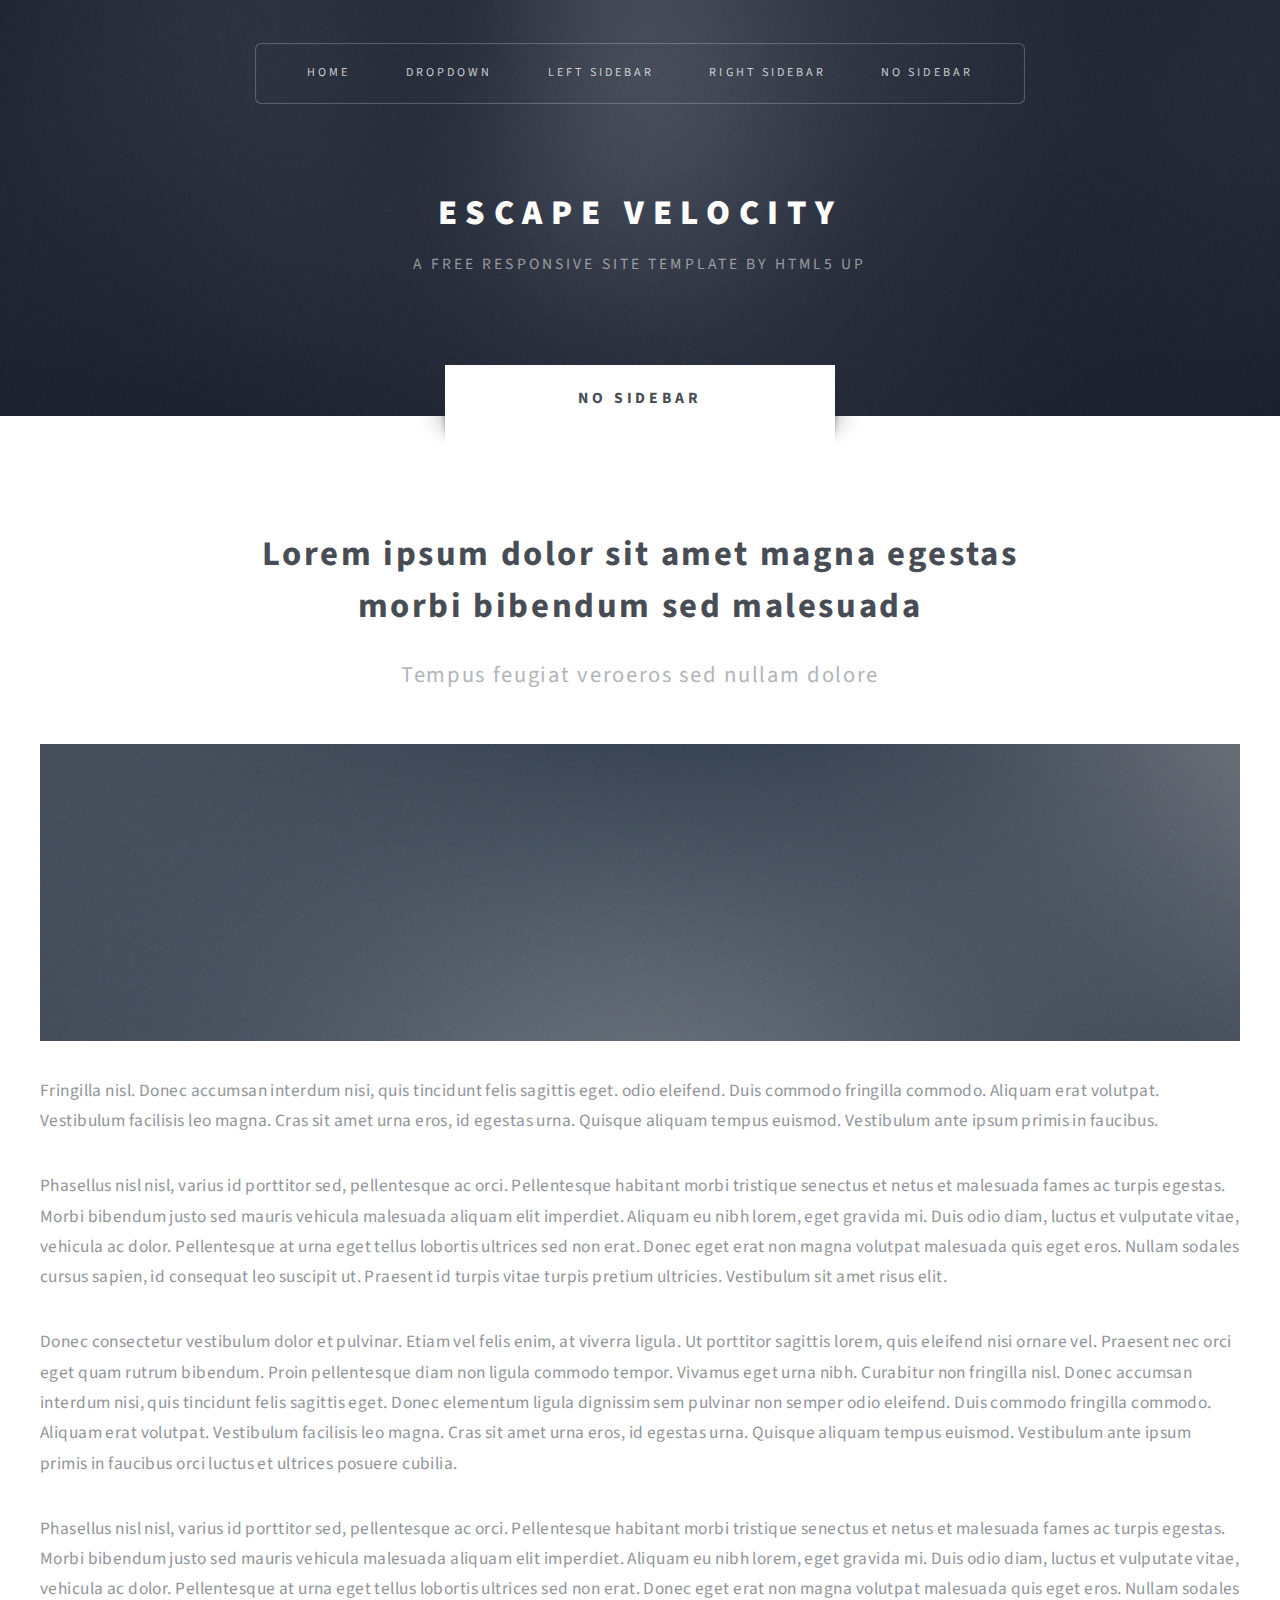
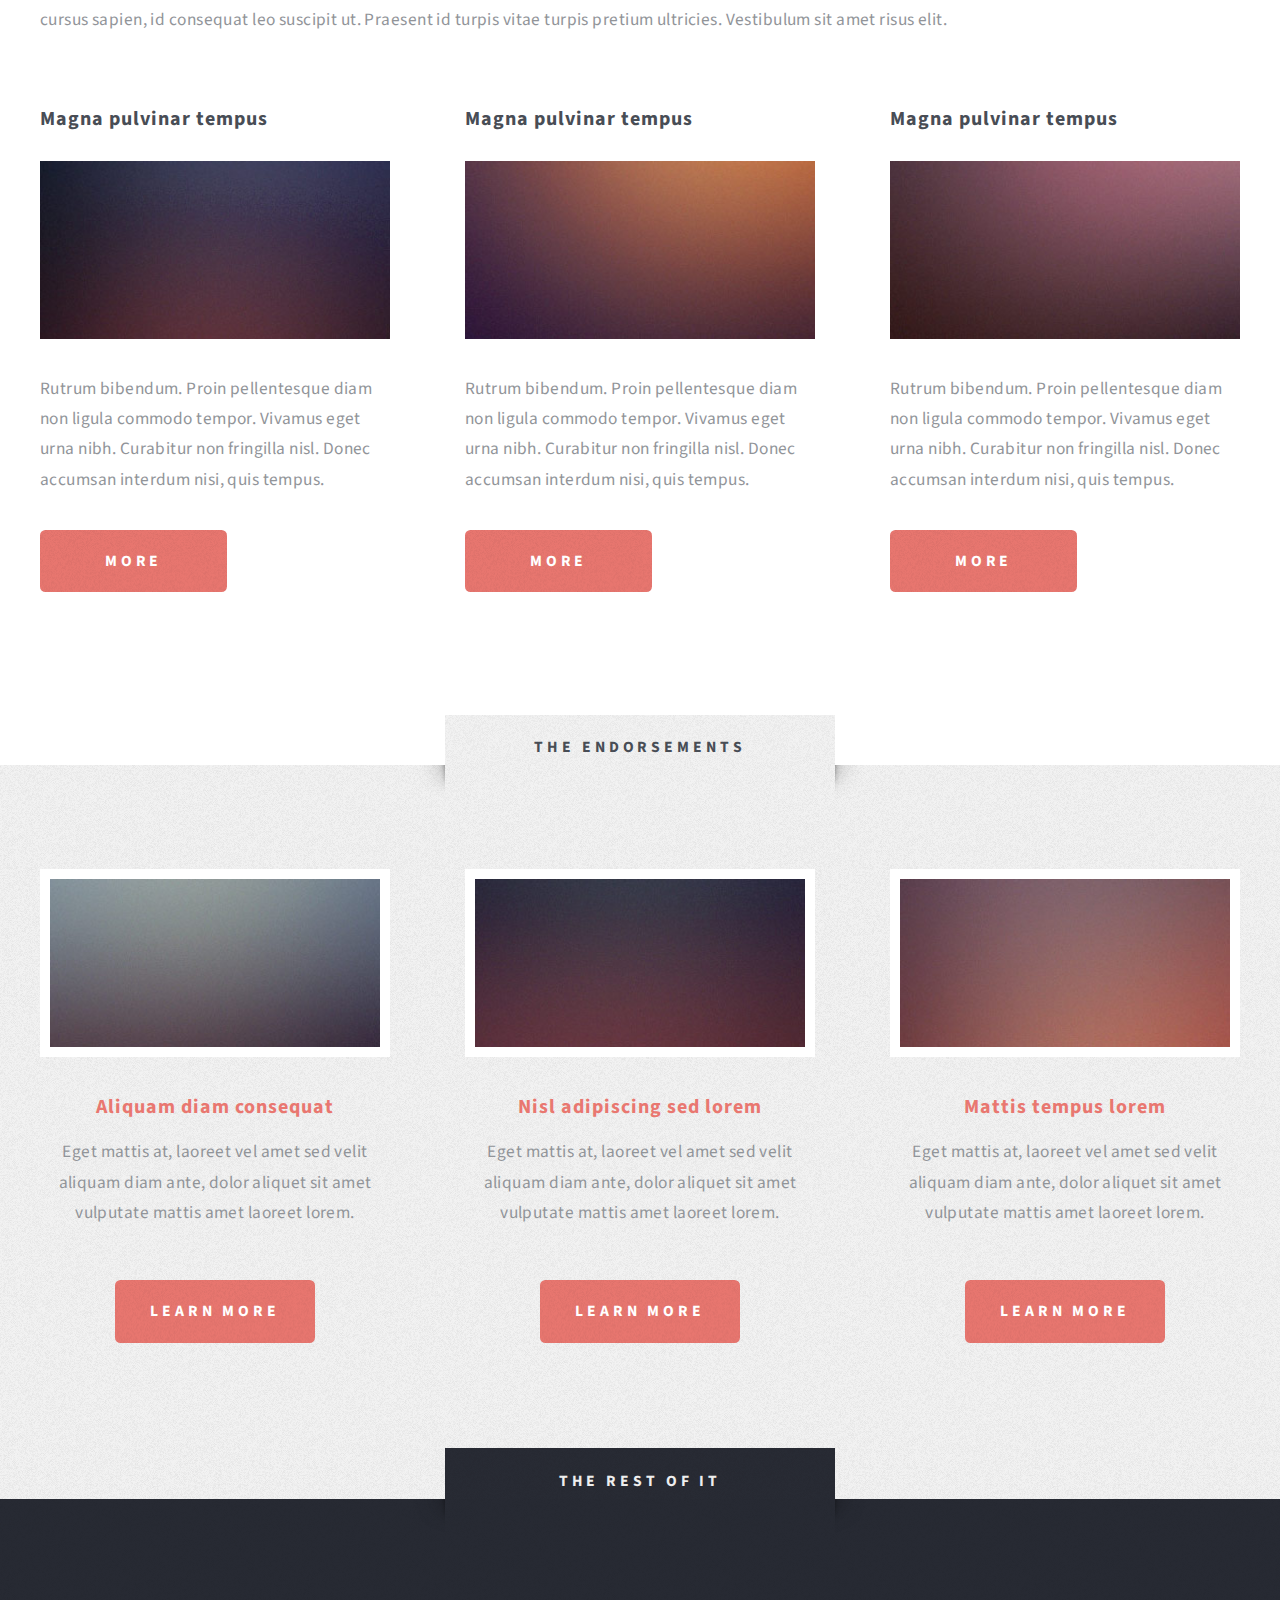
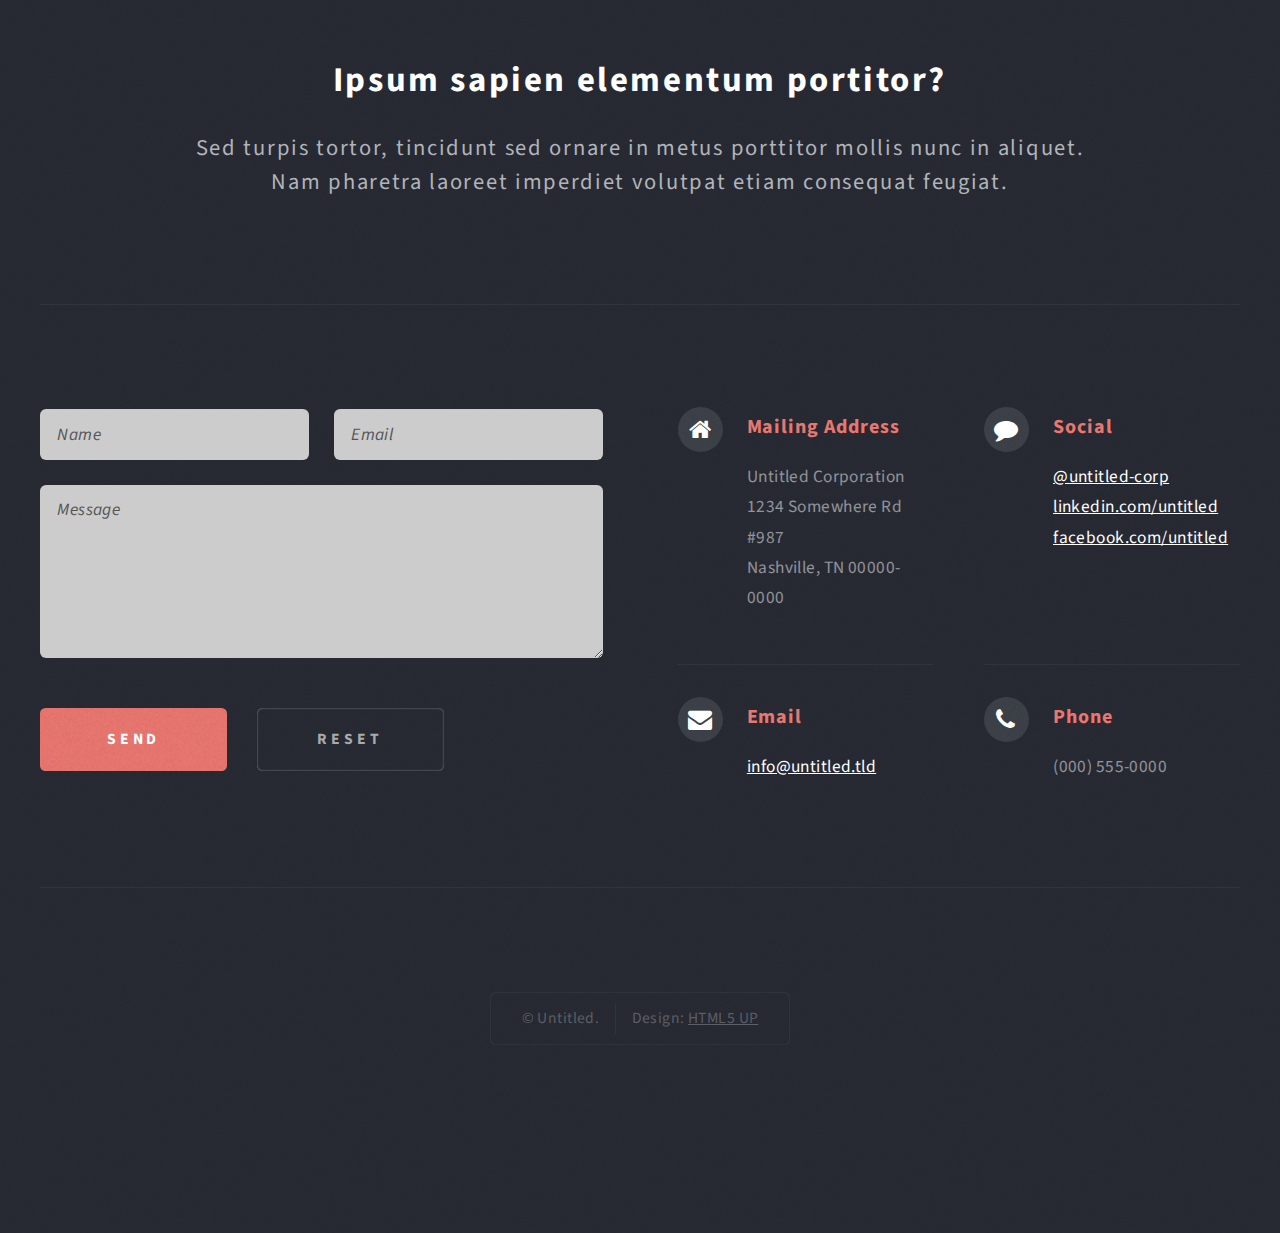
==== temp.html @ 830f2b64 "add a responsive template from html5up" ====
<!DOCTYPE HTML>
<!--
	Escape Velocity by HTML5 UP
	html5up.net | @n33co
	Free for personal and commercial use under the CCA 3.0 license (html5up.net/license)
-->
<html>
	<head>
		<title>No Sidebar - Escape Velocity by HTML5 UP</title>
		<meta http-equiv="content-type" content="text/html; charset=utf-8" />
		<meta name="description" content="" />
		<meta name="keywords" content="" />
		<!--[if lte IE 8]><script src="css/ie/html5shiv.js"></script><![endif]-->
		<script src="js/jquery.min.js"></script>
		<script src="js/jquery.dropotron.min.js"></script>
		<script src="js/skel.min.js"></script>
		<script src="js/skel-layers.min.js"></script>
		<script src="js/init.js"></script>
		<noscript>
			<link rel="stylesheet" href="css/skel.css" />
			<link rel="stylesheet" href="css/style.css" />
			<link rel="stylesheet" href="css/style-desktop.css" />
		</noscript>
		<!--[if lte IE 8]><link rel="stylesheet" href="css/ie/v8.css" /><![endif]-->
	</head>
	<body class="no-sidebar">

		<!-- Header -->
			<div id="header-wrapper" class="wrapper">
				<div id="header">
					
					<!-- Logo -->
						<div id="logo">
							<h1><a href="index.html">Escape Velocity</a></h1>
							<p>A free responsive site template by HTML5 UP</p>
						</div>
					
					<!-- Nav -->
						<nav id="nav">
							<ul>
								<li class="current"><a href="index.html">Home</a></li>
								<li>
									<a href="">Dropdown</a>
									<ul>
										<li><a href="#">Lorem ipsum</a></li>
										<li><a href="#">Magna veroeros</a></li>
										<li><a href="#">Etiam nisl</a></li>
										<li>
											<a href="">Sed consequat</a>
											<ul>
												<li><a href="#">Lorem dolor</a></li>
												<li><a href="#">Amet consequat</a></li>
												<li><a href="#">Magna phasellus</a></li>
												<li><a href="#">Etiam nisl</a></li>
												<li><a href="#">Sed feugiat</a></li>
											</ul>
										</li>
										<li><a href="#">Nisl tempus</a></li>
									</ul>
								</li>
								<li><a href="left-sidebar.html">Left Sidebar</a></li>
								<li><a href="right-sidebar.html">Right Sidebar</a></li>
								<li><a href="no-sidebar.html">No Sidebar</a></li>
							</ul>
						</nav>

				</div>
			</div>
		
		<!-- Main -->
			<div class="wrapper style2">
				<div class="title">No Sidebar</div>
				<div id="main" class="container">
							
					<!-- Content -->
						<div id="content">
							<article class="box post">
								<header class="style1">
									<h2>Lorem ipsum dolor sit amet magna egestas<br class="mobile-hide" />
									morbi bibendum sed malesuada</h2>
									<p>Tempus feugiat veroeros sed nullam dolore</p>
								</header>
								<a href="#" class="image featured">
									<img src="images/pic01.jpg" alt="" />
								</a>
								<p>Fringilla nisl. Donec accumsan interdum nisi, quis tincidunt felis sagittis eget.
								odio eleifend. Duis commodo fringilla commodo. Aliquam erat volutpat. Vestibulum 
								facilisis leo magna. Cras sit amet urna eros, id egestas urna. Quisque aliquam 
								tempus euismod. Vestibulum ante ipsum primis in faucibus.</p>
								<p>Phasellus nisl nisl, varius id porttitor sed, pellentesque ac orci. Pellentesque 
								habitant morbi tristique senectus et netus et malesuada fames ac turpis egestas. Morbi 
								bibendum justo sed mauris vehicula malesuada aliquam elit imperdiet. Aliquam eu nibh 
								lorem, eget gravida mi. Duis odio diam, luctus et vulputate vitae, vehicula ac dolor. 
								Pellentesque at urna eget tellus lobortis ultrices sed non erat. Donec eget erat non 
								magna volutpat malesuada quis eget eros. Nullam sodales cursus sapien, id consequat 
								leo suscipit ut. Praesent id turpis vitae turpis pretium ultricies. Vestibulum sit 
								amet risus elit.</p>
								<p>Donec consectetur vestibulum dolor et pulvinar. Etiam vel felis enim, at viverra 
								ligula. Ut porttitor sagittis lorem, quis eleifend nisi ornare vel. Praesent nec orci 
								eget quam rutrum bibendum. Proin pellentesque diam non ligula commodo tempor. Vivamus 
								eget urna nibh. Curabitur non fringilla nisl. Donec accumsan interdum nisi, quis 
								tincidunt felis sagittis eget. Donec elementum ligula dignissim sem pulvinar non semper 
								odio eleifend. Duis commodo fringilla commodo. Aliquam erat volutpat. Vestibulum 
								facilisis leo magna. Cras sit amet urna eros, id egestas urna. Quisque aliquam 
								tempus euismod. Vestibulum ante ipsum primis in faucibus orci luctus et ultrices 
								posuere cubilia.</p>
								<p>Phasellus nisl nisl, varius id porttitor sed, pellentesque ac orci. Pellentesque 
								habitant morbi tristique senectus et netus et malesuada fames ac turpis egestas. Morbi 
								bibendum justo sed mauris vehicula malesuada aliquam elit imperdiet. Aliquam eu nibh 
								lorem, eget gravida mi. Duis odio diam, luctus et vulputate vitae, vehicula ac dolor. 
								Pellentesque at urna eget tellus lobortis ultrices sed non erat. Donec eget erat non 
								magna volutpat malesuada quis eget eros. Nullam sodales cursus sapien, id consequat 
								leo suscipit ut. Praesent id turpis vitae turpis pretium ultricies. Vestibulum sit 
								amet risus elit.</p>
							</article>
							<div class="row oneandhalf">
								<div class="4u">
									<section class="box">
										<header>
											<h2>Magna pulvinar tempus</h2>
										</header>
										<a href="#" class="image featured"><img src="images/pic05.jpg" alt="" /></a>
										<p>Rutrum bibendum. Proin pellentesque diam non ligula commodo tempor. Vivamus 
										eget urna nibh. Curabitur non fringilla nisl. Donec accumsan interdum nisi, quis 
										tempus.</p>
										<a href="#" class="button style1">More</a>
									</section>
								</div>
								<div class="4u">
									<section class="box">
										<header>
											<h2>Magna pulvinar tempus</h2>
										</header>
										<a href="#" class="image featured"><img src="images/pic06.jpg" alt="" /></a>
										<p>Rutrum bibendum. Proin pellentesque diam non ligula commodo tempor. Vivamus 
										eget urna nibh. Curabitur non fringilla nisl. Donec accumsan interdum nisi, quis 
										tempus.</p>
										<a href="#" class="button style1">More</a>
									</section>
								</div>
								<div class="4u">
									<section class="box">
										<header>
											<h2>Magna pulvinar tempus</h2>
										</header>
										<a href="#" class="image featured"><img src="images/pic07.jpg" alt="" /></a>
										<p>Rutrum bibendum. Proin pellentesque diam non ligula commodo tempor. Vivamus 
										eget urna nibh. Curabitur non fringilla nisl. Donec accumsan interdum nisi, quis 
										tempus.</p>
										<a href="#" class="button style1">More</a>
									</section>
								</div>
							</div>
						</div>

				</div>
			</div>

		<!-- Highlights -->
			<div class="wrapper style3">
				<div class="title">The Endorsements</div>
				<div id="highlights" class="container">
					<div class="row oneandhalf">
						<div class="4u">
							<section class="highlight">
								<a href="#" class="image featured"><img src="images/pic02.jpg" alt="" /></a>
								<h3><a href="#">Aliquam diam consequat</a></h3>
								<p>Eget mattis at, laoreet vel amet sed velit aliquam diam ante, dolor aliquet sit amet vulputate mattis amet laoreet lorem.</p>
								<ul class="actions">
									<li><a href="#" class="button style1">Learn More</a></li>
								</ul>
							</section>
						</div>
						<div class="4u">
							<section class="highlight">
								<a href="#" class="image featured"><img src="images/pic03.jpg" alt="" /></a>
								<h3><a href="#">Nisl adipiscing sed lorem</a></h3>
								<p>Eget mattis at, laoreet vel amet sed velit aliquam diam ante, dolor aliquet sit amet vulputate mattis amet laoreet lorem.</p>
								<ul class="actions">
									<li><a href="#" class="button style1">Learn More</a></li>
								</ul>
							</section>
						</div>
						<div class="4u">
							<section class="highlight">
								<a href="#" class="image featured"><img src="images/pic04.jpg" alt="" /></a>
								<h3><a href="#">Mattis tempus lorem</a></h3>
								<p>Eget mattis at, laoreet vel amet sed velit aliquam diam ante, dolor aliquet sit amet vulputate mattis amet laoreet lorem.</p>
								<ul class="actions">
									<li><a href="#" class="button style1">Learn More</a></li>
								</ul>
							</section>
						</div>
					</div>
				</div>
			</div>
		
		<!-- Footer -->
			<div id="footer-wrapper" class="wrapper">
				<div class="title">The Rest Of It</div>
				<div id="footer" class="container">
					<header class="style1">
						<h2>Ipsum sapien elementum portitor?</h2>
						<p>
							Sed turpis tortor, tincidunt sed ornare in metus porttitor mollis nunc in aliquet.<br />
							Nam pharetra laoreet imperdiet volutpat etiam consequat feugiat.
						</p>
					</header>
					<hr />
					<div class="row oneandhalf">
						<div class="6u">

							<!-- Contact Form -->
								<section>
									<form method="post" action="#">
										<div class="row half">
											<div class="6u">
												<input type="text" name="name" id="contact-name" placeholder="Name" />
											</div>
											<div class="6u">
												<input type="text" name="email" id="contact-email" placeholder="Email" />
											</div>
										</div>
										<div class="row half">
											<div class="12u">
												<textarea name="message" id="contact-message" placeholder="Message" rows="4"></textarea>
											</div>
										</div>
										<div class="row">
											<div class="12u">
												<ul class="actions">
													<li><input type="submit" class="style1" value="Send" /></li>
													<li><input type="reset" class="style2" value="Reset" /></li>
												</ul>
											</div>
										</div>
									</form>
								</section>

						</div>
						<div class="6u">
						
							<!-- Contact -->
								<section class="feature-list small">
									<div class="row">
										<div class="6u">
											<section>
												<h3 class="icon fa-home">Mailing Address</h3>
												<p>
													Untitled Corporation<br />
													1234 Somewhere Rd #987<br />
													Nashville, TN 00000-0000
												</p>
											</section>
										</div>
										<div class="6u">
											<section>
												<h3 class="icon fa-comment">Social</h3>
												<p>
													<a href="#">@untitled-corp</a><br />
													<a href="#">linkedin.com/untitled</a><br />
													<a href="#">facebook.com/untitled</a>
												</p>
											</section>
										</div>
									</div>
									<div class="row">
										<div class="6u">
											<section>
												<h3 class="icon fa-envelope">Email</h3>
												<p>
													<a href="#">info@untitled.tld</a>
												</p>
											</section>
										</div>
										<div class="6u">
											<section>
												<h3 class="icon fa-phone">Phone</h3>
												<p>
													(000) 555-0000
												</p>
											</section>
										</div>
									</div>
								</section>
								
						</div>
					</div>
					<hr />
				</div>
				<div id="copyright">
					<ul>
						<li>&copy; Untitled.</li><li>Design: <a href="http://html5up.net">HTML5 UP</a></li>
					</ul>
				</div>
			</div>

	</body>
</html>
---- css/skel.css ----
/* Resets (http://meyerweb.com/eric/tools/css/reset/ | v2.0 | 20110126 | License: none (public domain)) */

	html,body,div,span,applet,object,iframe,h1,h2,h3,h4,h5,h6,p,blockquote,pre,a,abbr,acronym,address,big,cite,code,del,dfn,em,img,ins,kbd,q,s,samp,small,strike,strong,sub,sup,tt,var,b,u,i,center,dl,dt,dd,ol,ul,li,fieldset,form,label,legend,table,caption,tbody,tfoot,thead,tr,th,td,article,aside,canvas,details,embed,figure,figcaption,footer,header,hgroup,menu,nav,output,ruby,section,summary,time,mark,audio,video{margin:0;padding:0;border:0;font-size:100%;font:inherit;vertical-align:baseline;}article,aside,details,figcaption,figure,footer,header,hgroup,menu,nav,section{display:block;}body{line-height:1;}ol,ul{list-style:none;}blockquote,q{quotes:none;}blockquote:before,blockquote:after,q:before,q:after{content:'';content:none;}table{border-collapse:collapse;border-spacing:0;}body{-webkit-text-size-adjust:none}

/* Box Model */

	*, *:before, *:after {
		-moz-box-sizing: border-box;
		-webkit-box-sizing: border-box;
		box-sizing: border-box;
	}

/* Container */

	body {
		/* min-width: (containers) */
		min-width: 1200px;
	}

	.container {
		margin-left: auto;
		margin-right: auto;
		
		/* width: (containers) */
		width: 1200px;
	}

	/* Modifiers */
	
		.container.small {
			/* width: (containers) * 0.75; */
			width: 900px;
		}

		.container.big {
			width: 100%;

			/* max-width: (containers) * 1.25; */
			max-width: 1500px;

			/* min-width: (containers); */
			min-width: 1200px;
		}

/* Grid */

	.\31 2u { width: 100% }
	.\31 1u { width: 91.6666666667% }
	.\31 0u { width: 83.3333333333% }
	.\39 u { width: 75% }
	.\38 u { width: 66.6666666667% }
	.\37 u { width: 58.3333333333% }
	.\36 u { width: 50% }
	.\35 u { width: 41.6666666667% }
	.\34 u { width: 33.3333333333% }
	.\33 u { width: 25% }
	.\32 u { width: 16.6666666667% }
	.\31 u { width: 8.3333333333% }
	.\-11u { margin-left: 91.6666666667% }
	.\-10u { margin-left: 83.3333333333% }
	.\-9u { margin-left: 75% }
	.\-8u { margin-left: 66.6666666667% }
	.\-7u { margin-left: 58.3333333333% }
	.\-6u { margin-left: 50% }
	.\-5u { margin-left: 41.6666666667% }
	.\-4u { margin-left: 33.3333333333% }
	.\-3u { margin-left: 25% }
	.\-2u { margin-left: 16.6666666667% }
	.\-1u { margin-left: 8.3333333333% }

	/* Rows */

		.row > * {
			float: left;
		}

		.row:after {
			content: '';
			display: block;
			clear: both;
			height: 0;
		}

		.row:first-child > * {
			padding-top: 0 !important;
		}

		/* Normal */

			.row > * {
				/* padding-left: (gutters) */
				padding-left: 40px;
			}

			.row + .row > * {
				/* padding: (gutters) 0 0 (gutters) */
				padding: 40px 0 0 40px;
			}

			.row {
				/* margin-left: -(gutters) */
				margin-left: -40px;
			}

		/* Flush */

			.row.flush > * {
				padding-left: 0;
			}

			.row + .row.flush > * {
				padding: 0;
			}

			.row.flush {
				margin-left: 0;
			}

		/* Quarter */

			.row.quarter > * {
				/* padding-left: (gutters * 0.25) */
				padding-left: 10px;
			}

			.row + .row.quarter > * {
				/* padding: (gutters * 0.25) 0 0 (gutters * 0.25) */
				padding: 10px 0 0 10px;
			}

			.row.quarter {
				/* margin-left: -(gutters * 0.25) */
				margin-left: -10px;
			}

		/* Half */

			.row.half > * {
				/* padding-left: (gutters * 0.5) */
				padding-left: 20px;
			}

			.row + .row.half > * {
				/* padding: (gutters * 0.5) 0 0 (gutters * 0.5) */
				padding: 20px 0 0 20px;
			}

			.row.half {
				/* margin-left: -(gutters * 0.5) */
				margin-left: -20px;
			}

		/* One and (a) Half */

			.row.oneandhalf > * {
				/* padding-left: (gutters * 1.5) */
				padding-left: 60px;
			}

			.row + .row.oneandhalf > * {
				/* padding: (gutters * 1.5) 0 0 (gutters * 1.5) */
				padding: 60px 0 0 60px;
			}

			.row.oneandhalf {
				/* margin-left: -(gutters * 1.5) */
				margin-left: -60px;
			}

		/* Double */

			.row.double > * {
				/* padding-left: (gutters * 2) */
				padding-left: 80px;
			}

			.row + .row.double > * {
				/* padding: (gutters * 2) 0 0 (gutters * 2) */
				padding: 80px 0 0 80px;
			}

			.row.double {
				/* margin-left: -(gutters * 2) */
				margin-left: -80px;
			}
---- css/style.css ----
@charset 'UTF-8';
@import url('http://fonts.googleapis.com/css?family=Source+Sans+Pro:400,400italic,700,900');
@import url('font-awesome.min.css');

/*
	Escape Velocity by HTML5 UP
	html5up.net | @n33co
	Free for personal and commercial use under the CCA 3.0 license (html5up.net/license)
*/

/*********************************************************************************/
/* Basic                                                                         */
/*********************************************************************************/

	body, input, textarea, select
	{
		font-family: 'Source Sans Pro', sans-serif;
		font-weight: 400;
		color: #919499;
	}

		body.is-loading *
		{
			-moz-transition: none !important;
			-webkit-transition: none !important;
			-o-transition: none !important;
			-ms-transition: none !important;
			transition: none !important;
			-moz-animation: none !important;
			-webkit-animation: none !important;
			-o-animation: none !important;
			-ms-animation: none !important;
			animation: none !important;
		}

	h1,h2,h3,h4,h5,h6
	{
		font-weight: 700;
		color: #484d55;
	}
	
	h1 a, h2 a, h3 a, h4 a, h5 a, h6 a
	{
		color: inherit;
		text-decoration: none;
	}

	a
	{
		text-decoration: underline;
		color: #717479;
		-moz-transition: color .25s ease-in-out;
		-webkit-transition: color .25s ease-in-out;
		-o-transition: color .25s ease-in-out;
		-ms-transition: color .25s ease-in-out;
		transition: color .25s ease-in-out;
	}
	
		a:hover
		{
			text-decoration: none;
		}

	strong, b
	{
		font-weight: 700;
		color: #484d55;
	}
	
	blockquote
	{
		border-left: solid 0.5em #ddd;
		padding: 1em 0 1em 2em;
		font-style: italic;
	}
	
	em, i
	{
		font-style: italic;
	}
	
	hr
	{
		border: 0;
		border-top: solid 1px #ddd;
	}
	
	sub
	{
		position: relative;
		top: 0.5em;
		font-size: 0.8em;
	}
	
	sup
	{
		position: relative;
		top: -0.5em;
		font-size: 0.8em;
	}
	
	.nobr
	{
		white-space: nowrap;
	}

	br.clear
	{
		clear: both;
	}
	
	p, ul, ol, dl, table, blockquote, form
	{
		margin-bottom: 2em;
	}
	
	/* Table */

		table
		{
			width: 100%;
		}
		
			table.default
			{
				width: 100%;
			}
			
				table.default tbody tr:nth-child(2n+2)
				{
					background: #f4f4f4;
				}
				
				table.default td
				{
					padding: 0.5em 1em 0.5em 1em;
				}
				
				table.default th
				{
					text-align: left;
					font-weight: 400;
					padding: 0.5em 1em 0.5em 1em;
				}
			
				table.default thead
				{
					background: #484d55;
					color: #fff;
				}
				
				table.default tfoot
				{
					background: #eee;
				}
				
				table.default tbody
				{
				}

	/* Form */

		form
		{
		}
		
			form label
			{
				display: block;
				font-weight: 700;
				color: #484d55;
			}
		
			form input[type="text"],
			form input[type="email"],
			form input[type="password"],
			form select,
			form textarea
			{
				-webkit-appearance: none;
				display: block;
				border: 0;
				background: #eee;
				box-shadow: inset 0px 0px 1px 0px #a0a1a7;
				border-radius: 0.35em;
				width: 100%;
				padding: 0.75em 1em 0.75em 1em;
				-moz-transition: all .25s ease-in-out;
				-webkit-transition: all .25s ease-in-out;
				-o-transition: all .25s ease-in-out;
				-ms-transition: all .25s ease-in-out;
				transition: all .25s ease-in-out;
			}

			form input[type="text"],
			form input[type="email"],
			form input[type="password"],
			form select
			{
				line-height: 1em;
			}
			
			form textarea
			{
				min-height: 10em;
			}

				form input[type="text"]:focus,
				form input[type="email"]:focus,
				form input[type="password"]:focus,
				form select:focus,
				form textarea:focus
				{
					background: #f8f8f8;
				}
				
				form .formerize-placeholder
				{
					color: #555 !important;
					font-style: italic;
				}

				form ::-webkit-input-placeholder
				{
					color: #555 !important;
					font-style: italic;
					line-height: 1.35em;
				}

				form :-moz-placeholder
				{
					color: #555 !important;
					font-style: italic;
				}

				form ::-moz-placeholder
				{
					color: #555 !important;
					font-style: italic;
				}

				form :-ms-input-placeholder
				{
					color: #555 !important;
					font-style: italic;
				}

				form ::-moz-focus-inner
				{
					border: 0;
				}

	/* Section/Article */

		section,
		article
		{
			margin-bottom: 3em;
		}
		
			section > :last-child,
			article > :last-child
			{
				margin-bottom: 0;
			}

			section:last-child,
			article:last-child
			{
				margin-bottom: 0;
			}
		
		header.style1
		{
			text-align: center;
		}

			header.style1 h2
			{
				font-weight: 700;
			}
			
			header.style1 p
			{
				color: #b1b4b9;
			}

	/* Image */

		.image
		{
			display: inline-block;
		}
		
			.image img
			{
				display: block;
				width: 100%;
			}

			.image.fit
			{
				display: block;
				width: 100%;
			}

			.image.left
			{
				float: left;
				margin: 0 2em 2em 0;
			}
			
			.image.centered
			{
				display: block;
				margin: 0 0 2em 0;
			}

				.image.centered img
				{
					margin: 0 auto;
					width: auto;
				}
				
			.image.featured
			{
				display: block;
				width: 100%;
				margin: 0 0 2em 0;
			}

	/* Button */
	
		input[type="button"],
		input[type="submit"],
		input[type="reset"],
		.button
		{
			display: inline-block;
			background: #444;
			text-align: center;
			text-transform: uppercase;
			font-weight: 700;
			letter-spacing: 0.25em;
			text-decoration: none;
			border-radius: 0.35em;
			border: 0;
			outline: 0;
			cursor: pointer;
			-moz-transition: all .25s ease-in-out;
			-webkit-transition: all .25s ease-in-out;
			-o-transition: all .25s ease-in-out;
			-ms-transition: all .25s ease-in-out;
			transition: all .25s ease-in-out;
		}

			input[type="button"].style1,
			input[type="submit"].style1,
			input[type="reset"].style1,
			.button.style1
			{
				background: #e97770 url('images/overlay.png');
				color: #fff;
			}

				input[type="button"].style1:hover,
				input[type="submit"].style1:hover,
				input[type="reset"].style1:hover,
				.button.style1:hover
				{
					background-color: #f98780;
				}
				
				input[type="button"].style1:active,
				input[type="submit"].style1:active,
				input[type="reset"].style1:active,
				.button.style1:active
				{
					background-color: #d96760;
				}

			input[type="button"].style2,
			input[type="submit"].style2,
			input[type="reset"].style2,
			.button.style2
			{
				background: none;
				color: #606167;
				box-shadow: inset 0px 0px 2px 0px #a0a1a7;
			}
			
				input[type="button"].style2:hover,
				input[type="submit"].style2:hover,
				input[type="reset"].style2:hover,
				.button.style2:hover
				{
					box-shadow: inset 0px 0px 2px 0px #606167;
				}
			
				input[type="button"].style2:active,
				input[type="submit"].style2:active,
				input[type="reset"].style2:active,
				.button.style2:active
				{
					box-shadow: inset 0px 0px 2px 0px #202127;
				}

			input[type="button"].style3,
			input[type="submit"].style3,
			input[type="reset"].style3,
			.button.style3
			{
				background: #2f333b url('images/overlay.png');
				color: #fff;
			}

				input[type="button"].style3:hover,
				input[type="submit"].style3:hover,
				input[type="reset"].style3:hover,
				.button.style3:hover
				{
					background-color: #3f434b;
				}
				
				input[type="button"].style3:active,
				input[type="submit"].style3:active,
				input[type="reset"].style3:active,
				.button.style3:active
				{
					background-color: #1f232b;
				}

	/* List */

		ul.default
		{
			list-style: disc;
			padding-left: 1em;
		}
		
			ul.default li
			{
				padding-left: 0.5em;
			}
			
		ul.style2
		{
		}
		
			ul.style2 li
			{
				border-top: solid 1px #eee;
				padding: 1.5em 0 0 0;
				margin: 1.5em 0 0 0;
			}
			
			ul.style2 li:first-child
			{
				border-top: 0;
				padding-top: 0;
				margin-top: 0;
			}
		
		ul.style3
		{
		}
		
			ul.style3 li
			{
				border-top: solid 1px #eee;
				padding: 0.5em 0 0 0;
				margin: 0.5em 0 0 0;
			}
			
			ul.style3 li:first-child
			{
				border-top: 0;
				padding-top: 0;
				margin-top: 0;
			}

		ol
		{
		}	

			ol.default
			{
				list-style: decimal;
				padding-left: 1.25em;
			}

				ol.default li
				{
					padding-left: 0.25em;
				}
				
	/* Feature List */

		.feature-list
		{
		}

			.feature-list h3
			{
				color: #e97770 !important;
			}
			
				.feature-list h3:before
				{
					position: relative;
					display: inline-block;
					color: #fff;
					background: #2f333b url('images/overlay.png');
					border-radius: 1em;
					text-align: center;
				}

/*********************************************************************************/
/* Icons                                                                         */
/*********************************************************************************/

	.icon {
		text-decoration: none;
	}

		.icon:before {
			display: inline-block;
			font-family: FontAwesome;
			font-size: 1.25em;
			text-decoration: none;
			font-style: normal;
			font-weight: normal;
			line-height: 1;
			-webkit-font-smoothing:antialiased;
			-moz-osx-font-smoothing:grayscale;
		}
		
		.icon > .label {
			display: none;
		}

/*********************************************************************************/
/* Wrappers                                                                      */
/*********************************************************************************/

	.wrapper
	{
		position: relative;
	}

		.wrapper .title
		{
			position: absolute;
			top: 0;
			left: 50%;
			text-align: center;
			text-transform: uppercase;
			display: block;
			font-weight: 700;
			letter-spacing: 0.25em;
		}
		
		.wrapper .title:before
		{
			content: '';
			position: absolute;
			bottom: -38px;
			left: -35px;
			width: 35px;
			height: 38px;
			background: url('images/shadow.png');
		}
		
		.wrapper .title:after
		{
			content: '';
			position: absolute;
			bottom: -38px;
			right: -35px;
			width: 35px;
			height: 38px;
			background: url('images/shadow.png');
			-moz-transform: scaleX(-1);
			-webkit-transform: scaleX(-1);
			-o-transform: scaleX(-1);
			-ms-transform: scaleX(-1);
			transform: scaleX(-1);
    	}

		.wrapper.style1
		{
			background: #e97770 url('images/overlay.png');
			color: #eee;
			color: rgba(255,255,255,0.75);
		}
		
			.wrapper.style1 .title
			{
				background: #e97770 url('images/overlay.png');
				color: #fff;
			}
		
			.wrapper.style1 h1,
			.wrapper.style1 h2,
			.wrapper.style1 h3,
			.wrapper.style1 h4,
			.wrapper.style1 h5,
			.wrapper.style1 h6,
			.wrapper.style1 strong,
			.wrapper.style1 b,
			.wrapper.style1 a
			{
				color: #fff;
			}
		
		.wrapper.style2
		{
			background: #fff;
		}
		
			.wrapper.style2 .title
			{
				background: #fff;
				color: #484d55;
			}
		
		.wrapper.style3
		{
			background: #f3f3f3 url('images/overlay.png');
		}
		
			.wrapper.style3 .title
			{
				background: #f3f3f3 url('images/overlay.png');
				color: #484d55;
			}
			
			.wrapper.style3 .image
			{
				border: solid 10px #fff;
			}

	#header-wrapper
	{
		background: url('../images/banner.jpg') center center;
		background-size: cover;
	}
	
		#header-wrapper:before
		{
			content: '';
			position: absolute;
			top: 0;
			left: 0;
			width: 100%;
			height: 100%;
			background: url('images/overlay.png');
		}
	
	#footer-wrapper
	{
		background: #282b34 url('images/overlay.png');
		color: #eee;
		color: rgba(255,255,255,0.5);
	}

		#footer-wrapper h1,
		#footer-wrapper h2,
		#footer-wrapper h3,
		#footer-wrapper h4,
		#footer-wrapper h5,
		#footer-wrapper h6,
		#footer-wrapper strong,
		#footer-wrapper b,
		#footer-wrapper a
		{
			color: #fff;
		}

		#footer-wrapper hr
		{
			border-top-color: #333;
			border-top-color: rgba(255,255,255,0.05);
		}

		#footer-wrapper form
		{
		}

			#footer-wrapper form input[type="text"],
			#footer-wrapper form input[type="email"],
			#footer-wrapper form input[type="password"],
			#footer-wrapper form select,
			#footer-wrapper form textarea
			{
				background: #ccc;
				box-shadow: none;
			}

			#footer-wrapper form input[type="text"]:focus,
			#footer-wrapper form input[type="email"]:focus,
			#footer-wrapper form input[type="password"]:focus,
			#footer-wrapper form select:focus,
			#footer-wrapper form textarea:focus
			{
				background: #fff;
			}

		#footer-wrapper input[type="button"].style2,
		#footer-wrapper input[type="submit"].style2,
		#footer-wrapper input[type="reset"].style2,
		#footer-wrapper .button.style2
		{
			color: #aaa;
			box-shadow: inset 0px 0px 2px 0px rgba(255,255,255,0.5);
		}

			#footer-wrapper input[type="button"].style2:hover,
			#footer-wrapper input[type="submit"].style2:hover,
			#footer-wrapper input[type="reset"].style2:hover,
			#footer-wrapper .button.style2:hover
			{
				color: #ccc;
				box-shadow: inset 0px 0px 2px 0px rgba(255,255,255,0.65);
			}

			#footer-wrapper input[type="button"].style2:active,
			#footer-wrapper input[type="submit"].style2:active,
			#footer-wrapper input[type="reset"].style2:active,
			#footer-wrapper .button.style2:active
			{
				box-shadow: inset 0px 0px 2px 0px rgba(255,255,255,0.75);
			}

		#footer-wrapper .title
		{
			background: #282b34 url('images/overlay.png');
			color: #eee;
		}
		
		#footer-wrapper header.style1
		{
		}
		
			#footer-wrapper header.style1 h2
			{
				color: #fff;
			}
	
			#footer-wrapper header.style1 .p
			{
				color: inherit;
			}

		#footer-wrapper .feature-list
		{
		}
		
			#footer-wrapper .feature-list section
			{
				border-top-color: #333;
				border-top-color: rgba(255,255,255,0.05);
			}

			#footer-wrapper .feature-list h3
			{
			}
			
				#footer-wrapper .feature-list h3:before
				{
					background: #3d4249 url('images/overlay.png');
				}
		
/*********************************************************************************/
/* Logo                                                                          */
/*********************************************************************************/

	#logo
	{
	}
	
		#logo h1
		{
			font-weight: 900;
			text-transform: uppercase;
			color: #fff;
		}
		
		#logo p
		{
			color: #eee;
			color: rgba(255,255,255,0.5);
			text-transform: uppercase;
		}

/*********************************************************************************/
/* Intro                                                                         */
/*********************************************************************************/

	#intro
	{
	}
	
		#intro > .style1
		{
		}	
		
		#intro > .style2
		{
			font-weight: 700;
			color: #fff;
			border-radius: 0.35em;
			box-shadow: inset 0px 0px 1px 1px rgba(255,255,255,0.25);
		}
		
			#intro > .style2 a
			{
				color: inherit;
				text-decoration: none;
			}
		
		#intro > .style3
		{
		}
		
/*********************************************************************************/
/* Highlights                                                                    */
/*********************************************************************************/

	#highlights
	{
	}

		#highlights .highlight
		{
			text-align: center;
		}
		
			#highlights .highlight h3
			{
				color: #e97770;
			}

/*********************************************************************************/
/* Copyright                                                                     */
/*********************************************************************************/
			
	#copyright
	{
		text-align: center;
	}
	
		#copyright ul
		{
			display: inline-block;
			border-radius: 0.35em;
			box-shadow: inset 0px 0px 1px 1px rgba(255,255,255,0.05);
			color: #aaa;
			color: rgba(255,255,255,0.25);
		}
		
		#copyright a
		{
			color: inherit;
		}
		
			#copyright a:hover
			{
				color: #fff;
			}
---- css/style-desktop.css ----
/*
	Escape Velocity by HTML5 UP
	html5up.net | @n33co
	Free for personal and commercial use under the CCA 3.0 license (html5up.net/license)
*/

/*********************************************************************************/
/* Basic                                                                         */
/*********************************************************************************/

	body, input, select, textarea
	{
		font-size: 13pt;
		line-height: 1.75em;
		letter-spacing: 0.025em;
	}

	body
	{
		min-width: 1200px;
	}

	hr
	{
		margin: 2em 0 2em 0;
	}

	/* Section/Article */

		section,
		article
		{
			margin: 0 0 4em 0;
		}

		header.style1
		{
			padding: 3em 0 3em 0;
		}

			header.style1 h2
			{
				font-size: 2em;
				letter-spacing: 0.075em;
				line-height: 1.5em;
			}
			
			header.style1 p
			{
				display: block;
				margin: 1.15em 0 0 0;
				font-size: 1.3em;
				letter-spacing: 0.075em;
				line-height: 1.5em;
			}

	/* Form */

		form
		{
		}
		
			form label
			{
				margin: 0.25em 0 0.5em 0;
			}

	/* Button */

		input[type="button"],
		input[type="submit"],
		input[type="reset"],
		.button
		{
			padding: 0 2.25em 0 2.25em;
			font-size: 0.9em;
			min-width: 12em;
			height: 4em;
			line-height: 4em;
		}
		
			input[type="button"].big,
			input[type="submit"].big,
			input[type="reset"].big,
			.button.big
			{
				font-size: 1em;
				min-width: 14em;
			}

	/* List */

		ul
		{
		}

			ul.actions
			{
				margin: 3em 0 0 0;
			}
			
				form ul.actions
				{
					margin-top: 0;
				}
			
				ul.actions li
				{
					display: inline-block;
					margin: 0 0.75em 0 0.75em;
				}
				
				ul.actions li:first-child
				{
					margin-left: 0;
				}
				
				ul.actions li:last-child
				{
					margin-right: 0;
				}
				
				ul.actions-centered
				{
					text-align: center;
				}

	/* Feature List */		

		.feature-list
		{
		}

			.feature-list section
			{
				padding-top: 2em;
				border-top: solid 1px #eee;
			}

			.feature-list .row
			{
			}
		
				.feature-list .row:first-child
				{
				}
				
					.feature-list .row:first-child section
					{
						padding-top: 0;
						border-top: 0;
					}

			.feature-list h3
			{
				margin: 0 0 0.75em 0;
				font-size: 1.15em;
				letter-spacing: 0.05em;
				margin-top: -0.35em;
			}

				.feature-list h3:before
				{
					width: 64px;
					height: 64px;
					line-height: 64px;
					margin-right: 0.75em;
					font-size: 32px;
					top: 0.2em;
				}
		
			.feature-list p
			{
				margin: 0 0 0 5em;
			}
			
			.feature-list.small
			{
			}
			
				.feature-list.small h3
				{
				}
			
					.feature-list.small h3:before
					{
						font-size: 24px;
						line-height: 45px;
						width: 45px;
						height: 45px;
						margin-right: 1em;
					}
					
				.feature-list.small p
				{
					margin: 0 0 0 4em;
				}

	/* Box */

		.box
		{
		}
		
			.box header
			{
				margin: 0 0 1.5em 0;
			}

				.box header.style1
				{
					position: relative;
					margin: -0.5em 0 0 0;
					padding-top: 0;
				}

			.box h2
			{
				margin: 0 0 0.75em 0;
				font-size: 1.15em;
				letter-spacing: 0.05em;
			}

			.box h3
			{
				margin: 0 0 0.5em 0;
				font-size: 1em;
				font-weight: 600;
				letter-spacing: 0.05em;
			}

		.box.post-excerpt
		{
		}
		
			.box.post-excerpt .image.left
			{
				position: relative;
				top: 0.5em;
				width: 5em;
			}
			
			.box.-post-excerpt h3,
			.box.post-excerpt p
			{
				margin-left: 7em;
			}
			
/*********************************************************************************/
/* Wrappers                                                                      */
/*********************************************************************************/

	.wrapper
	{
		padding: 6em 0 9em 0;
	}

		.wrapper .title
		{
			font-size: 0.9em;
			width: 25em;
			height: 3.25em;
			top: -3.25em;
			line-height: 3.25em;
			margin-bottom: -3.25em;
			margin-left: -12.5em;
			padding-top: 0.5em;
		}

	#header-wrapper
	{
		padding: 0;
	}

	#intro-wrapper
	{
		padding-bottom: 8em;
	}

/*********************************************************************************/
/* Header                                                                        */
/*********************************************************************************/

	#header
	{
		position: relative;
		padding: 12em 0;
	}

		.homepage #header
		{
			padding: 18em 0;
		}

/*********************************************************************************/
/* Logo                                                                          */
/*********************************************************************************/

	#logo
	{
		position: absolute;
		height: 5em;
		top: 50%;
		left: 0;
		width: 100%;
		text-align: center;
		margin-top: -0.5em;
	}

		.homepage #logo
		{
			margin-top: -1em;
		}

		#logo h1
		{
			font-size: 2em;
			letter-spacing: 0.25em;
		}
		
		#logo p
		{
			margin: 1.25em 0 0 0;
			display: block;
			letter-spacing: 0.2em;
			font-size: 0.9em;
		}

/*********************************************************************************/
/* Nav                                                                           */
/*********************************************************************************/

	#nav
	{
		position: absolute;
		display: block;
		top: 2.5em;
		left: 0;
		width: 100%;
		text-align: center;
	}

		#nav > ul > li > ul
		{
			display: none;
		}

		#nav > ul
		{
			display: inline-block;
			border-radius: 0.35em;
			box-shadow: inset 0px 0px 1px 1px rgba(255,255,255,0.25);
			padding: 0 1.5em 0 1.5em;
		}

		#nav > ul > li
		{
			display: inline-block;
			text-align: center;
			padding: 0 1.5em 0 1.5em;
		}
		
			#nav > ul > li > a,
			#nav > ul > li > span
			{
				display: block;
				color: #eee;
				color: rgba(255,255,255,0.75);
				text-transform: uppercase;
				text-decoration: none;
				font-size: 0.7em;
				letter-spacing: 0.25em;
				height: 5em;
				line-height: 5em;
				-moz-transition: all .25s ease-in-out;
				-webkit-transition: all .25s ease-in-out;
				-o-transition: all .25s ease-in-out;
				-ms-transition: all .25s ease-in-out;
				transition: all .25s ease-in-out;
				outline: 0;
			}
			
			#nav > ul > li:hover > a,
			#nav > ul > li.active > a,
			#nav > ul > li.active > span
			{
				color: #fff;
			}

	.dropotron
	{
		background: #222835 url('images/overlay.png');
		background-color: rgba(44,50,63,0.925);
		padding: 1.25em 1em 1.25em 1em;
		border-radius: 0.35em;
		box-shadow: inset 0px 0px 1px 1px rgba(255,255,255,0.25);
		min-width: 12em;
		text-align: left;
		margin-top: -1.25em;
		margin-left: -1px;
	}
	
		.dropotron.level-0
		{
			margin-top: -1px;
			margin-left: 0;
			border-top-left-radius: 0;
			border-top-right-radius: 0;
		}
	
		.dropotron a,
		.dropotron span
		{
			display: block;
			color: #eee;
			color: rgba(255,255,255,0.75);
			text-transform: uppercase;
			text-decoration: none;
			font-size: 0.7em;
			letter-spacing: 0.25em;
			border-top: solid 1px rgba(255,255,255,0.15);
			line-height: 3em;
			-moz-transition: all .25s ease-in-out;
			-webkit-transition: all .25s ease-in-out;
			-o-transition: all .25s ease-in-out;
			-ms-transition: all .25s ease-in-out;
			transition: all .25s ease-in-out;
		}
		
		.dropotron li:first-child a,
		.dropotron li:first-child span
		{
			border-top: 0;
		}
		
		.dropotron li:hover > a,
		.dropotron li:hover > span
		{
			color: #fff;
		}

/*********************************************************************************/
/* Intro                                                                         */
/*********************************************************************************/

	#intro
	{
		text-align: center;
	}

		#intro > .style1
		{
			font-size: 1.5em;
			letter-spacing: 0.075em;
		}	
		
		#intro > .style2
		{
			font-size: 2.75em;
			letter-spacing: 0.075em;
			line-height: 1.35em;
			padding: 1em 0 1em 0;
			margin-bottom: 1em;
		}
		
		#intro > .style3
		{
			font-size: 1.1em;
			width: 48em;
			margin: 0 auto;
		}

/*********************************************************************************/
/* Features                                                                      */
/*********************************************************************************/

	#features
	{
		padding: 0 6em 0 6em;
	}

		#features header.style1
		{
			padding-bottom: 5em;
		}
		
		#features .actions
		{
			margin-top: 5em;
		}

/*********************************************************************************/
/* Highlights                                                                    */
/*********************************************************************************/

	#highlights
	{
	}

		#highlights .highlight
		{
		}

			#highlights .highlight h3
			{
				margin: 0 0 0.75em 0;
				font-size: 1.15em;
				letter-spacing: 0.05em;
			}

/*********************************************************************************/
/* Main                                                                          */
/*********************************************************************************/

	#main
	{
		margin-top: 1em;
		margin-bottom: 1em;
	}

		.homepage #main
		{
			margin-top: 0;
			margin-bottom: 0;
		}

/*********************************************************************************/
/* Footer                                                                        */
/*********************************************************************************/

	#footer
	{
	}

		#footer header.style1
		{
			padding-bottom: 0;
		}

		#footer hr
		{
			margin: 6em 0 6em 0;
		}

/*********************************************************************************/
/* Copyright                                                                     */
/*********************************************************************************/

	#copyright
	{
		margin: 6em 0 0 0;
	}
	
		#copyright ul
		{
			padding: 0.75em 2em;
			font-size: 0.9em;
		}
		
			#copyright ul li
			{
				display: inline-block;
				margin-left: 1em;
				padding-left: 1em;
				border-left: solid 1px #333;
				border-left-color: rgba(255,255,255,0.05);
			}
			
				#copyright ul li:first-child
				{
					border-left: 0;
					margin-left: 0;
					padding-left: 0;
				}
---- css/ie/v8.css ----
/*
	Escape Velocity by HTML5 UP
	html5up.net | @n33co
	Free for personal and commercial use under the CCA 3.0 license (html5up.net/license)
*/

/*********************************************************************************/
/* Basic                                                                         */
/*********************************************************************************/

	form input[type="text"],
	form input[type="email"],
	form input[type="password"],
	form select,
	form textarea,
	input[type="button"],
	input[type="submit"],
	input[type="reset"],
	.button,
	#intro > .style2,
	#copyright ul,
	#nav > ul,
	.dropotron
	{
		position: relative;
		-ms-behavior: url('css/ie/PIE.htc');
	}

	/* Section/Article */

		section,
		article
		{
		}
		
			section > .last-child,
			article > .last-child
			{
				margin-bottom: 0;
			}

			section.last-child,
			article.last-child
			{
				margin-bottom: 0;
			}
		
/*********************************************************************************/
/* Wrappers                                                                      */
/*********************************************************************************/

	.wrapper
	{
	}

		.wrapper .title:before,
		.wrapper .title:after
		{
			display: none;
    	}
 
 	#header-wrapper
	{
		-ms-behavior: url('css/ie/backgroundsize.min.htc');
	}
	
/*********************************************************************************/
/* Copyright                                                                     */
/*********************************************************************************/

	#copyright
	{
		margin: 0;
	}
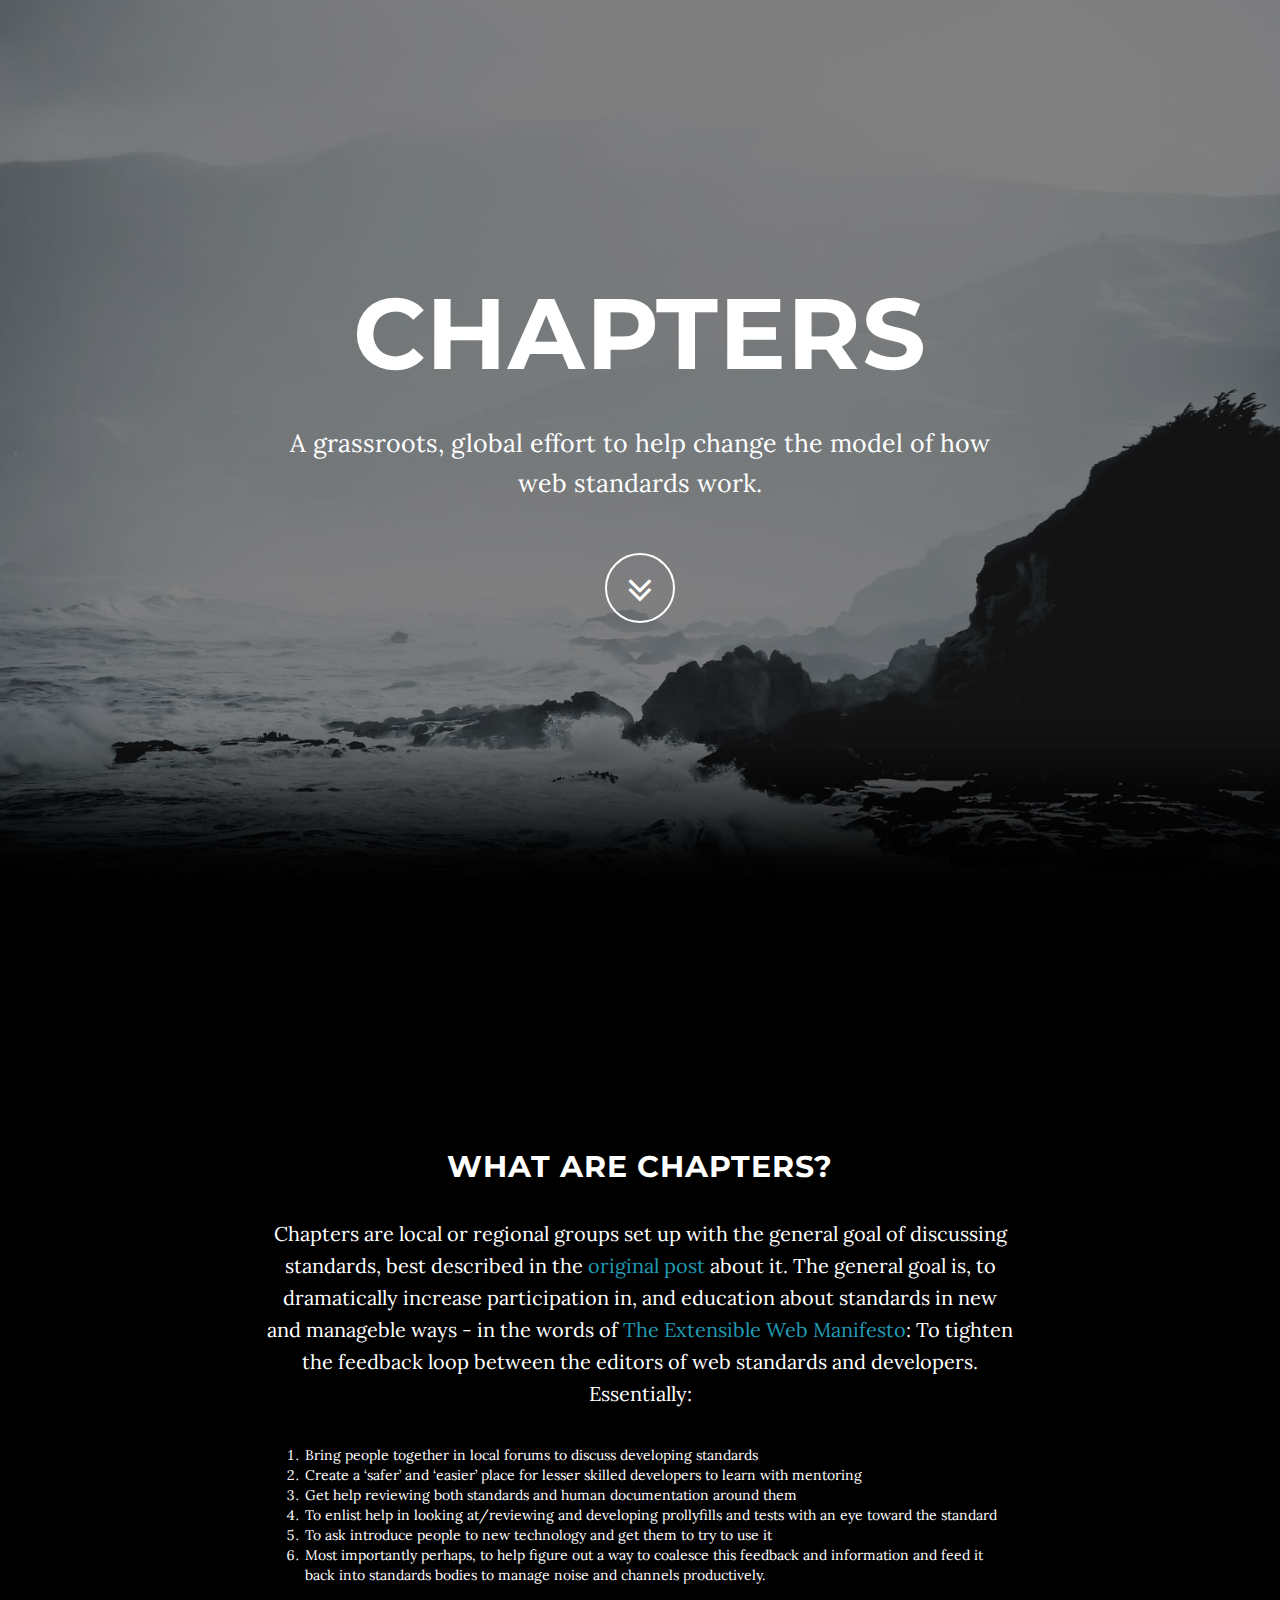
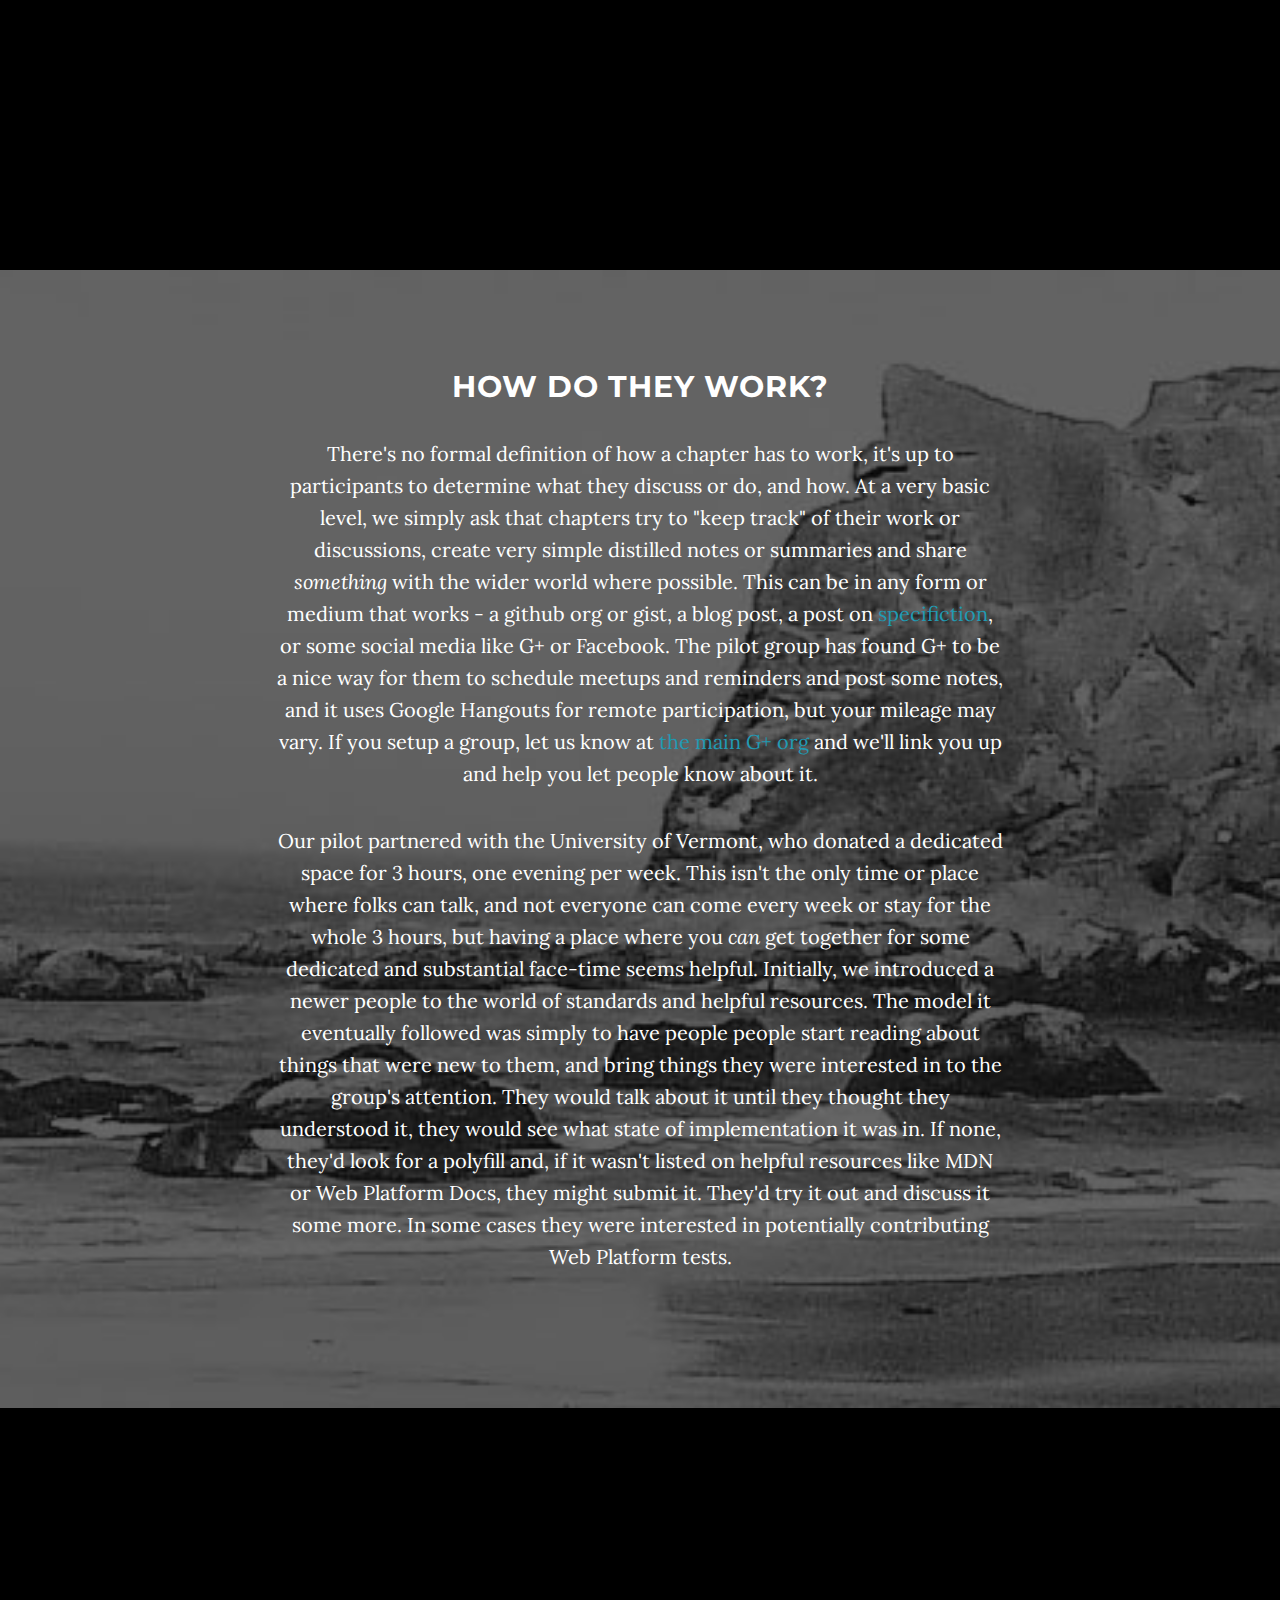
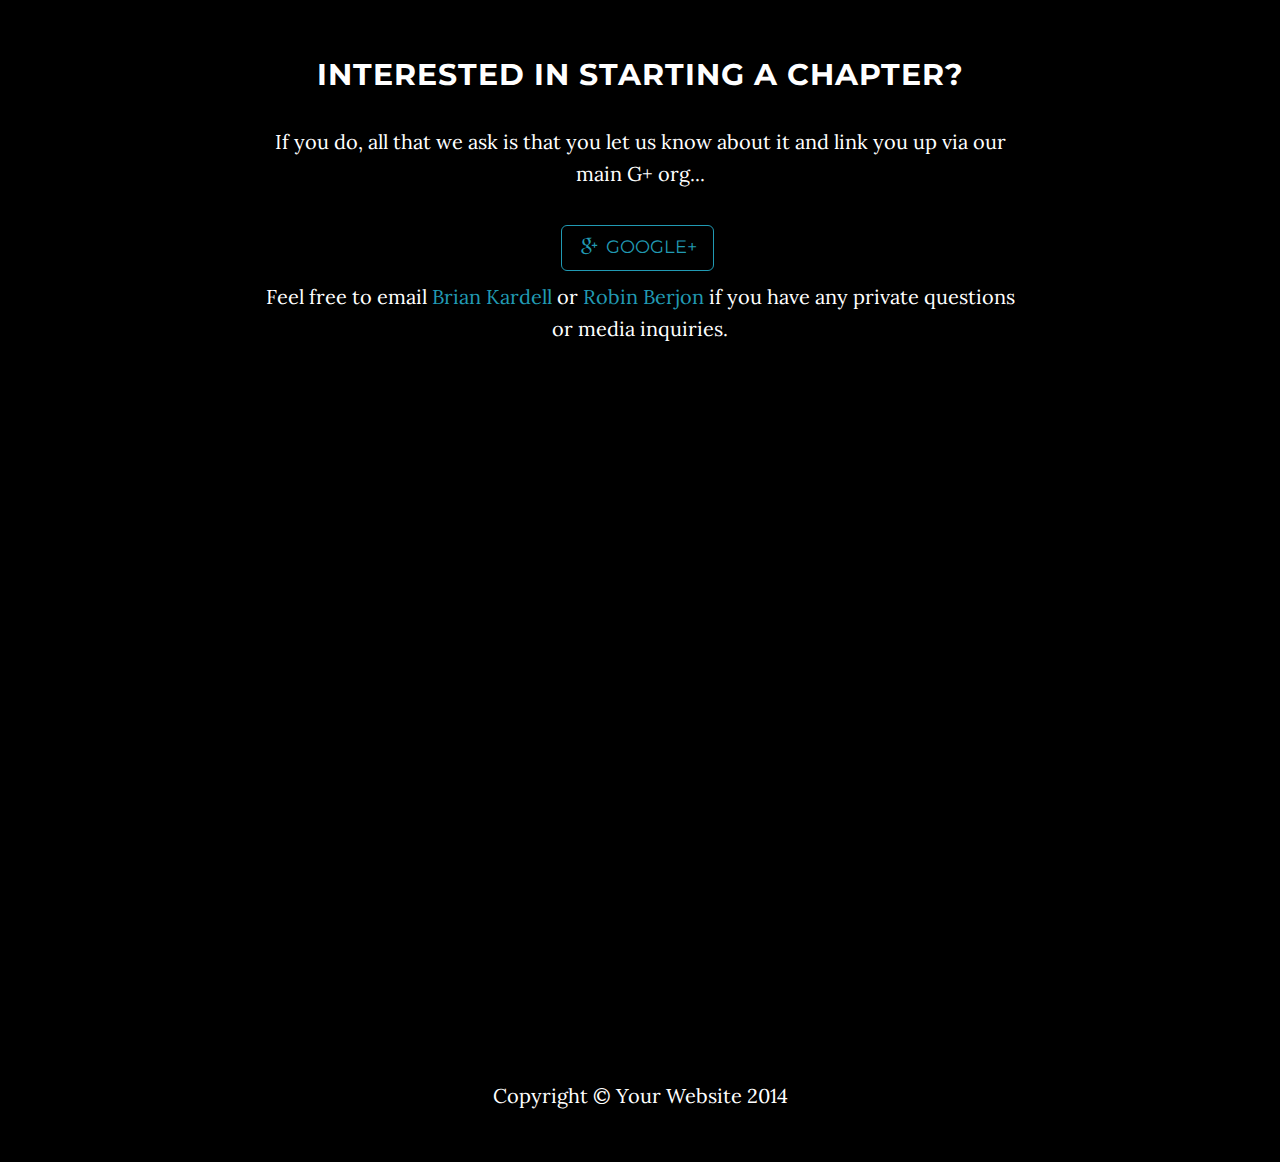
==== commit d554c720: "update temp pass one" ====
--- a/temp.html
+++ b/temp.html
@@ -1,299 +1,144 @@
-<!DOCTYPE HTML>
-<!--
-	Escape Velocity by HTML5 UP
-	html5up.net | @n33co
-	Free for personal and commercial use under the CCA 3.0 license (html5up.net/license)
--->
-<html>
-	<head>
-		<title>No Sidebar - Escape Velocity by HTML5 UP</title>
-		<meta http-equiv="content-type" content="text/html; charset=utf-8" />
-		<meta name="description" content="" />
-		<meta name="keywords" content="" />
-		<!--[if lte IE 8]><script src="css/ie/html5shiv.js"></script><![endif]-->
-		<script src="js/jquery.min.js"></script>
-		<script src="js/jquery.dropotron.min.js"></script>
-		<script src="js/skel.min.js"></script>
-		<script src="js/skel-layers.min.js"></script>
-		<script src="js/init.js"></script>
-		<noscript>
-			<link rel="stylesheet" href="css/skel.css" />
-			<link rel="stylesheet" href="css/style.css" />
-			<link rel="stylesheet" href="css/style-desktop.css" />
-		</noscript>
-		<!--[if lte IE 8]><link rel="stylesheet" href="css/ie/v8.css" /><![endif]-->
-	</head>
-	<body class="no-sidebar">
+<!DOCTYPE html>
+<html lang="en">
 
-		<!-- Header -->
-			<div id="header-wrapper" class="wrapper">
-				<div id="header">
-					
-					<!-- Logo -->
-						<div id="logo">
-							<h1><a href="index.html">Escape Velocity</a></h1>
-							<p>A free responsive site template by HTML5 UP</p>
-						</div>
-					
-					<!-- Nav -->
-						<nav id="nav">
-							<ul>
-								<li class="current"><a href="index.html">Home</a></li>
-								<li>
-									<a href="">Dropdown</a>
-									<ul>
-										<li><a href="#">Lorem ipsum</a></li>
-										<li><a href="#">Magna veroeros</a></li>
-										<li><a href="#">Etiam nisl</a></li>
-										<li>
-											<a href="">Sed consequat</a>
-											<ul>
-												<li><a href="#">Lorem dolor</a></li>
-												<li><a href="#">Amet consequat</a></li>
-												<li><a href="#">Magna phasellus</a></li>
-												<li><a href="#">Etiam nisl</a></li>
-												<li><a href="#">Sed feugiat</a></li>
-											</ul>
-										</li>
-										<li><a href="#">Nisl tempus</a></li>
-									</ul>
-								</li>
-								<li><a href="left-sidebar.html">Left Sidebar</a></li>
-								<li><a href="right-sidebar.html">Right Sidebar</a></li>
-								<li><a href="no-sidebar.html">No Sidebar</a></li>
-							</ul>
-						</nav>
+<head>
 
-				</div>
-			</div>
-		
-		<!-- Main -->
-			<div class="wrapper style2">
-				<div class="title">No Sidebar</div>
-				<div id="main" class="container">
-							
-					<!-- Content -->
-						<div id="content">
-							<article class="box post">
-								<header class="style1">
-									<h2>Lorem ipsum dolor sit amet magna egestas<br class="mobile-hide" />
-									morbi bibendum sed malesuada</h2>
-									<p>Tempus feugiat veroeros sed nullam dolore</p>
-								</header>
-								<a href="#" class="image featured">
-									<img src="images/pic01.jpg" alt="" />
-								</a>
-								<p>Fringilla nisl. Donec accumsan interdum nisi, quis tincidunt felis sagittis eget.
-								odio eleifend. Duis commodo fringilla commodo. Aliquam erat volutpat. Vestibulum 
-								facilisis leo magna. Cras sit amet urna eros, id egestas urna. Quisque aliquam 
-								tempus euismod. Vestibulum ante ipsum primis in faucibus.</p>
-								<p>Phasellus nisl nisl, varius id porttitor sed, pellentesque ac orci. Pellentesque 
-								habitant morbi tristique senectus et netus et malesuada fames ac turpis egestas. Morbi 
-								bibendum justo sed mauris vehicula malesuada aliquam elit imperdiet. Aliquam eu nibh 
-								lorem, eget gravida mi. Duis odio diam, luctus et vulputate vitae, vehicula ac dolor. 
-								Pellentesque at urna eget tellus lobortis ultrices sed non erat. Donec eget erat non 
-								magna volutpat malesuada quis eget eros. Nullam sodales cursus sapien, id consequat 
-								leo suscipit ut. Praesent id turpis vitae turpis pretium ultricies. Vestibulum sit 
-								amet risus elit.</p>
-								<p>Donec consectetur vestibulum dolor et pulvinar. Etiam vel felis enim, at viverra 
-								ligula. Ut porttitor sagittis lorem, quis eleifend nisi ornare vel. Praesent nec orci 
-								eget quam rutrum bibendum. Proin pellentesque diam non ligula commodo tempor. Vivamus 
-								eget urna nibh. Curabitur non fringilla nisl. Donec accumsan interdum nisi, quis 
-								tincidunt felis sagittis eget. Donec elementum ligula dignissim sem pulvinar non semper 
-								odio eleifend. Duis commodo fringilla commodo. Aliquam erat volutpat. Vestibulum 
-								facilisis leo magna. Cras sit amet urna eros, id egestas urna. Quisque aliquam 
-								tempus euismod. Vestibulum ante ipsum primis in faucibus orci luctus et ultrices 
-								posuere cubilia.</p>
-								<p>Phasellus nisl nisl, varius id porttitor sed, pellentesque ac orci. Pellentesque 
-								habitant morbi tristique senectus et netus et malesuada fames ac turpis egestas. Morbi 
-								bibendum justo sed mauris vehicula malesuada aliquam elit imperdiet. Aliquam eu nibh 
-								lorem, eget gravida mi. Duis odio diam, luctus et vulputate vitae, vehicula ac dolor. 
-								Pellentesque at urna eget tellus lobortis ultrices sed non erat. Donec eget erat non 
-								magna volutpat malesuada quis eget eros. Nullam sodales cursus sapien, id consequat 
-								leo suscipit ut. Praesent id turpis vitae turpis pretium ultricies. Vestibulum sit 
-								amet risus elit.</p>
-							</article>
-							<div class="row oneandhalf">
-								<div class="4u">
-									<section class="box">
-										<header>
-											<h2>Magna pulvinar tempus</h2>
-										</header>
-										<a href="#" class="image featured"><img src="images/pic05.jpg" alt="" /></a>
-										<p>Rutrum bibendum. Proin pellentesque diam non ligula commodo tempor. Vivamus 
-										eget urna nibh. Curabitur non fringilla nisl. Donec accumsan interdum nisi, quis 
-										tempus.</p>
-										<a href="#" class="button style1">More</a>
-									</section>
-								</div>
-								<div class="4u">
-									<section class="box">
-										<header>
-											<h2>Magna pulvinar tempus</h2>
-										</header>
-										<a href="#" class="image featured"><img src="images/pic06.jpg" alt="" /></a>
-										<p>Rutrum bibendum. Proin pellentesque diam non ligula commodo tempor. Vivamus 
-										eget urna nibh. Curabitur non fringilla nisl. Donec accumsan interdum nisi, quis 
-										tempus.</p>
-										<a href="#" class="button style1">More</a>
-									</section>
-								</div>
-								<div class="4u">
-									<section class="box">
-										<header>
-											<h2>Magna pulvinar tempus</h2>
-										</header>
-										<a href="#" class="image featured"><img src="images/pic07.jpg" alt="" /></a>
-										<p>Rutrum bibendum. Proin pellentesque diam non ligula commodo tempor. Vivamus 
-										eget urna nibh. Curabitur non fringilla nisl. Donec accumsan interdum nisi, quis 
-										tempus.</p>
-										<a href="#" class="button style1">More</a>
-									</section>
-								</div>
-							</div>
-						</div>
+    <meta charset="utf-8">
+    <meta http-equiv="X-UA-Compatible" content="IE=edge">
+    <meta name="viewport" content="width=device-width, initial-scale=1">
+    <meta name="description" content="">
+    <meta name="author" content="">
 
-				</div>
-			</div>
+    <title>Chapters.io : Tightening the Standards Feedback Loop</title>
 
-		<!-- Highlights -->
-			<div class="wrapper style3">
-				<div class="title">The Endorsements</div>
-				<div id="highlights" class="container">
-					<div class="row oneandhalf">
-						<div class="4u">
-							<section class="highlight">
-								<a href="#" class="image featured"><img src="images/pic02.jpg" alt="" /></a>
-								<h3><a href="#">Aliquam diam consequat</a></h3>
-								<p>Eget mattis at, laoreet vel amet sed velit aliquam diam ante, dolor aliquet sit amet vulputate mattis amet laoreet lorem.</p>
-								<ul class="actions">
-									<li><a href="#" class="button style1">Learn More</a></li>
-								</ul>
-							</section>
-						</div>
-						<div class="4u">
-							<section class="highlight">
-								<a href="#" class="image featured"><img src="images/pic03.jpg" alt="" /></a>
-								<h3><a href="#">Nisl adipiscing sed lorem</a></h3>
-								<p>Eget mattis at, laoreet vel amet sed velit aliquam diam ante, dolor aliquet sit amet vulputate mattis amet laoreet lorem.</p>
-								<ul class="actions">
-									<li><a href="#" class="button style1">Learn More</a></li>
-								</ul>
-							</section>
-						</div>
-						<div class="4u">
-							<section class="highlight">
-								<a href="#" class="image featured"><img src="images/pic04.jpg" alt="" /></a>
-								<h3><a href="#">Mattis tempus lorem</a></h3>
-								<p>Eget mattis at, laoreet vel amet sed velit aliquam diam ante, dolor aliquet sit amet vulputate mattis amet laoreet lorem.</p>
-								<ul class="actions">
-									<li><a href="#" class="button style1">Learn More</a></li>
-								</ul>
-							</section>
-						</div>
-					</div>
-				</div>
-			</div>
-		
-		<!-- Footer -->
-			<div id="footer-wrapper" class="wrapper">
-				<div class="title">The Rest Of It</div>
-				<div id="footer" class="container">
-					<header class="style1">
-						<h2>Ipsum sapien elementum portitor?</h2>
-						<p>
-							Sed turpis tortor, tincidunt sed ornare in metus porttitor mollis nunc in aliquet.<br />
-							Nam pharetra laoreet imperdiet volutpat etiam consequat feugiat.
-						</p>
-					</header>
-					<hr />
-					<div class="row oneandhalf">
-						<div class="6u">
+    <!-- Bootstrap Core CSS -->
+    <link href="css/bootstrap.min.css" rel="stylesheet">
 
-							<!-- Contact Form -->
-								<section>
-									<form method="post" action="#">
-										<div class="row half">
-											<div class="6u">
-												<input type="text" name="name" id="contact-name" placeholder="Name" />
-											</div>
-											<div class="6u">
-												<input type="text" name="email" id="contact-email" placeholder="Email" />
-											</div>
-										</div>
-										<div class="row half">
-											<div class="12u">
-												<textarea name="message" id="contact-message" placeholder="Message" rows="4"></textarea>
-											</div>
-										</div>
-										<div class="row">
-											<div class="12u">
-												<ul class="actions">
-													<li><input type="submit" class="style1" value="Send" /></li>
-													<li><input type="reset" class="style2" value="Reset" /></li>
-												</ul>
-											</div>
-										</div>
-									</form>
-								</section>
+    <!-- Custom CSS -->
+    <link href="css/grayscale.css" rel="stylesheet">
 
-						</div>
-						<div class="6u">
-						
-							<!-- Contact -->
-								<section class="feature-list small">
-									<div class="row">
-										<div class="6u">
-											<section>
-												<h3 class="icon fa-home">Mailing Address</h3>
-												<p>
-													Untitled Corporation<br />
-													1234 Somewhere Rd #987<br />
-													Nashville, TN 00000-0000
-												</p>
-											</section>
-										</div>
-										<div class="6u">
-											<section>
-												<h3 class="icon fa-comment">Social</h3>
-												<p>
-													<a href="#">@untitled-corp</a><br />
-													<a href="#">linkedin.com/untitled</a><br />
-													<a href="#">facebook.com/untitled</a>
-												</p>
-											</section>
-										</div>
-									</div>
-									<div class="row">
-										<div class="6u">
-											<section>
-												<h3 class="icon fa-envelope">Email</h3>
-												<p>
-													<a href="#">info@untitled.tld</a>
-												</p>
-											</section>
-										</div>
-										<div class="6u">
-											<section>
-												<h3 class="icon fa-phone">Phone</h3>
-												<p>
-													(000) 555-0000
-												</p>
-											</section>
-										</div>
-									</div>
-								</section>
-								
-						</div>
-					</div>
-					<hr />
-				</div>
-				<div id="copyright">
-					<ul>
-						<li>&copy; Untitled.</li><li>Design: <a href="http://html5up.net">HTML5 UP</a></li>
-					</ul>
-				</div>
-			</div>
+    <!-- Custom Fonts -->
+    <link href="font-awesome/css/font-awesome.min.css" rel="stylesheet" type="text/css">
+    <link href="http://fonts.googleapis.com/css?family=Lora:400,700,400italic,700italic" rel="stylesheet" type="text/css">
+    <link href="http://fonts.googleapis.com/css?family=Montserrat:400,700" rel="stylesheet" type="text/css">
 
-	</body>
-</html>+    <!-- HTML5 Shim and Respond.js IE8 support of HTML5 elements and media queries -->
+    <!-- WARNING: Respond.js doesn't work if you view the page via file:// -->
+    <!--[if lt IE 9]>
+        <script src="https://oss.maxcdn.com/libs/html5shiv/3.7.0/html5shiv.js"></script>
+        <script src="https://oss.maxcdn.com/libs/respond.js/1.4.2/respond.min.js"></script>
+    <![endif]-->
+
+</head>
+
+<body id="page-top" data-spy="scroll" data-target=".navbar-fixed-top">
+
+
+
+    <!-- Intro Header -->
+    <header class="intro">
+        <div class="intro-body">
+            <div class="container">
+                <div class="row">
+                    <div class="col-md-8 col-md-offset-2">
+                        <h1 class="brand-heading">Chapters</h1>
+                        <p class="intro-text">A grassroots, global effort to help change the model of how web standards work.</p>
+                        <a href="#about" class="btn btn-circle page-scroll">
+                            <i class="fa fa-angle-double-down animated"></i>
+                        </a>
+                    </div>
+                </div>
+            </div>
+        </div>
+    </header>
+
+    <!-- About Section -->
+    <section id="about" class="container content-section text-center">
+        <div class="row">
+            <div class="col-lg-8 col-lg-offset-2">
+                <h2>What are Chapters?</h2>
+                <p>Chapters are local or regional groups set up with the general goal of discussing standards, best described in
+                the <a href="https://medium.com/@briankardell/web-standards-we-want-part-i-chapters-ca71985bf914">original post</a> about it.
+                The general goal is, to dramatically increase participation in, and education about standards in new and manageble ways - in the words of
+                <a href="https://extensiblewebmanifesto.org">The Extensible Web Manifesto</a>: To tighten the feedback loop between the editors
+                of web standards and developers.  Essentially:
+                <ol style="text-align: left;">
+					<li>Bring people together in local forums to discuss developing standards&nbsp;</li>
+					<li>Create a ‘safer’ and ‘easier’ place for lesser skilled developers&nbsp;to learn with mentoring&nbsp;</li>
+					<li>Get help reviewing both standards and human documentation around them</li>
+					<li>To enlist help in looking at/reviewing and developing prollyfills and tests with an eye toward the standard</li>
+					<li>To ask introduce people to new technology and get them to try to use it&nbsp;</li>
+					<li>Most importantly perhaps, to help figure out a way to coalesce this feedback and information and feed it back into standards bodies to manage noise and channels productively.</li>
+				</ol>
+                </p>
+            </div>
+        </div>
+    </section>
+
+    <!-- Download Section -->
+    <section class="content-section text-center">
+        <div class="how-section">
+            <div class="container">
+                <div class="col-lg-8 col-lg-offset-2">
+                    <h2>How do they work?</h2>
+                    <p>There's no formal definition of how a chapter has to work, it's up to participants to determine what
+                    they discuss or do, and how.  At a very basic level, we simply ask that chapters try to "keep track" of their work or discussions,
+                    create very simple distilled notes or summaries and share <em>something</em> with the wider world where possible.
+                    This can be in any form or medium that works - a github org or gist, a blog post, a post on <a href="https://discourse.specifiction.org">specifiction</a>, or some social media like G+ or Facebook.  The pilot group has found G+ to be a nice way for them to schedule meetups
+                    and reminders and post some notes, and it uses Google Hangouts for remote participation, but your mileage may vary.
+                    If you setup a group, let us know at <a href="https://plus.google.com/u/0/108958737038911231850/about">the main G+ org</a>
+                    and we'll link you up and help you let people know about it.
+                    </p>
+                    <p>Our pilot partnered with the University of Vermont, who donated a dedicated space for 3 hours, one evening per week.
+                    This isn't the only time or place where folks can talk, and not everyone can come every week or stay for the whole 3 hours,
+                    but having a place where you <em>can</em> get together for some dedicated and substantial face-time seems helpful.
+                    Initially, we introduced a newer people to the world of standards and helpful resources.
+                    The model it eventually followed was simply to have people people start reading about things that were new to them, and
+                    bring things they were interested in to the group's attention.  They would talk about it until they thought they understood it,
+                    they would see what state of implementation it was in.  If none, they'd look for a polyfill and, if it wasn't listed on
+                    helpful resources like MDN or Web Platform Docs, they might submit it.  They'd try it out and discuss it some more.
+                    In some cases they were interested in potentially contributing Web Platform tests.
+                    </p>
+                    <!-- a href="url" class="btn btn-default btn-lg">Sample link</a -->
+                </div>
+            </div>
+        </div>
+    </section>
+
+    <!-- Contact Section -->
+    <section id="contact" class="container content-section text-center">
+        <div class="row">
+            <div class="col-lg-8 col-lg-offset-2">
+                <h2>Interested in Starting a Chapter?</h2>
+                <p>If you do, all that we ask is that you let us know about it and link you up via our main G+ org...</p>
+                </p>
+                <ul class="list-inline banner-social-buttons">
+                    <!-- we don't have this yet... li>
+                        <a href="https://twitter.com/chapters.io" class="btn btn-default btn-lg"><i class="fa fa-twitter fa-fw"></i> <span class="network-name">Twitter</span></a>
+                    </li>
+                    -->
+                    <!-- we don't really have something useful here atm... li>
+                        <a href="https://github.com/chapters" class="btn btn-default btn-lg"><i class="fa fa-github fa-fw"></i> <span class="network-name">Github</span></a>
+                    </li -->
+                    <li>
+                        <a href="https://plus.google.com/u/0/108958737038911231850/about" class="btn btn-default btn-lg"><i class="fa fa-google-plus fa-fw"></i> <span class="network-name">Google+</span></a>
+                    </li>
+                </ul>
+                <p>Feel free to email <a href="mailto:bkardell@gmail.com">Brian Kardell</a> or <a href="mailto:robin@berjon.com">Robin Berjon</a> if you have any private questions or media inquiries.</p>
+            </div>
+        </div>
+    </section>
+
+    <!-- Map Section -->
+    <div id="map"></div>
+
+    <!-- Footer -->
+    <footer>
+        <div class="container text-center">
+            <p>Copyright &copy; Your Website 2014</p>
+        </div>
+    </footer>
+
+</body>
+
+</html>
--- a/css/grayscale.css
+++ b/css/grayscale.css
@@ -0,0 +1,363 @@
+/*!
+ * Start Bootstrap - Grayscale Bootstrap Theme (http://startbootstrap.com)
+ * Code licensed under the Apache License v2.0.
+ * For details, see http://www.apache.org/licenses/LICENSE-2.0.
+ */
+
+body {
+    width: 100%;
+    height: 100%;
+    font-family: Lora,"Helvetica Neue",Helvetica,Arial,sans-serif;
+    color: #fff;
+    background-color: #000;
+}
+
+html {
+    width: 100%;
+    height: 100%;
+}
+
+h1,
+h2,
+h3,
+h4,
+h5,
+h6 {
+    margin: 0 0 35px;
+    text-transform: uppercase;
+    font-family: Montserrat,"Helvetica Neue",Helvetica,Arial,sans-serif;
+    font-weight: 700;
+    letter-spacing: 1px;
+}
+
+p {
+    margin: 0 0 25px;
+    font-size: 18px;
+    line-height: 1.5;
+}
+
+@media(min-width:767px) {
+    p {
+        margin: 0 0 35px;
+        font-size: 20px;
+        line-height: 1.6;
+    }
+}
+
+a {
+    color: #219ab3;
+    -webkit-transition: all .2s ease-in-out;
+    -moz-transition: all .2s ease-in-out;
+    transition: all .2s ease-in-out;
+}
+
+a:hover,
+a:focus {
+    text-decoration: none;
+    color: #11505d;
+}
+
+.light {
+    font-weight: 400;
+}
+
+.navbar-custom {
+    margin-bottom: 0;
+    border-bottom: 1px solid rgba(255,255,255,.3);
+    text-transform: uppercase;
+    font-family: Montserrat,"Helvetica Neue",Helvetica,Arial,sans-serif;
+    background-color: #000;
+}
+
+.navbar-custom .navbar-brand {
+    font-weight: 700;
+}
+
+.navbar-custom .navbar-brand:focus {
+    outline: 0;
+}
+
+.navbar-custom .navbar-brand .navbar-toggle {
+    padding: 4px 6px;
+    font-size: 16px;
+    color: #fff;
+}
+
+.navbar-custom .navbar-brand .navbar-toggle:focus,
+.navbar-custom .navbar-brand .navbar-toggle:active {
+    outline: 0;
+}
+
+.navbar-custom a {
+    color: #fff;
+}
+
+.navbar-custom .nav li.active {
+    outline: nonte;
+    background-color: rgba(255,255,255,.3);
+}
+
+.navbar-custom .nav li a {
+    -webkit-transition: background .3s ease-in-out;
+    -moz-transition: background .3s ease-in-out;
+    transition: background .3s ease-in-out;
+}
+
+.navbar-custom .nav li a:hover,
+.navbar-custom .nav li a:focus,
+.navbar-custom .nav li a.active {
+    outline: 0;
+    background-color: rgba(255,255,255,.3);
+}
+
+@media(min-width:767px) {
+    .navbar {
+        padding: 20px 0;
+        border-bottom: 0;
+        letter-spacing: 1px;
+        background: 0 0;
+        -webkit-transition: background .5s ease-in-out,padding .5s ease-in-out;
+        -moz-transition: background .5s ease-in-out,padding .5s ease-in-out;
+        transition: background .5s ease-in-out,padding .5s ease-in-out;
+    }
+
+    .top-nav-collapse {
+        padding: 0;
+        background-color: #000;
+    }
+
+    .navbar-custom.top-nav-collapse {
+        border-bottom: 1px solid rgba(255,255,255,.3);
+    }
+}
+
+.intro {
+    display: table;
+    width: 100%;
+    height: auto;
+    padding: 100px 0;
+    text-align: center;
+    color: #fff;
+    background: url(../img/intro-bg.jpg) no-repeat bottom center scroll;
+    background-color: #000;
+    -webkit-background-size: cover;
+    -moz-background-size: cover;
+    background-size: cover;
+    -o-background-size: cover;
+}
+
+.intro .intro-body {
+    display: table-cell;
+    vertical-align: middle;
+}
+
+.intro .intro-body .brand-heading {
+    font-size: 40px;
+}
+
+.intro .intro-body .intro-text {
+    font-size: 18px;
+}
+
+@media(min-width:767px) {
+    .intro {
+        height: 100%;
+        padding: 0;
+    }
+
+    .intro .intro-body .brand-heading {
+        font-size: 100px;
+    }
+
+    .intro .intro-body .intro-text {
+        font-size: 25px;
+    }
+}
+
+.btn-circle {
+    width: 70px;
+    height: 70px;
+    margin-top: 15px;
+    padding: 7px 16px;
+    border: 2px solid #fff;
+    border-radius: 35px;
+    font-size: 40px;
+    color: #fff;
+    background: 0 0;
+    -webkit-transition: background .3s ease-in-out;
+    -moz-transition: background .3s ease-in-out;
+    transition: background .3s ease-in-out;
+}
+
+.btn-circle:hover,
+.btn-circle:focus {
+    outline: 0;
+    color: #fff;
+    background: rgba(255,255,255,.1);
+}
+
+.btn-circle i.animated {
+    -webkit-transition-property: -webkit-transform;
+    -webkit-transition-duration: 1s;
+    -moz-transition-property: -moz-transform;
+    -moz-transition-duration: 1s;
+}
+
+.btn-circle:hover i.animated {
+    -webkit-animation-name: pulse;
+    -moz-animation-name: pulse;
+    -webkit-animation-duration: 1.5s;
+    -moz-animation-duration: 1.5s;
+    -webkit-animation-iteration-count: infinite;
+    -moz-animation-iteration-count: infinite;
+    -webkit-animation-timing-function: linear;
+    -moz-animation-timing-function: linear;
+}
+
+@-webkit-keyframes pulse {
+    0 {
+        -webkit-transform: scale(1);
+        transform: scale(1);
+    }
+
+    50% {
+        -webkit-transform: scale(1.2);
+        transform: scale(1.2);
+    }
+
+    100% {
+        -webkit-transform: scale(1);
+        transform: scale(1);
+    }
+}
+
+@-moz-keyframes pulse {
+    0 {
+        -moz-transform: scale(1);
+        transform: scale(1);
+    }
+
+    50% {
+        -moz-transform: scale(1.2);
+        transform: scale(1.2);
+    }
+
+    100% {
+        -moz-transform: scale(1);
+        transform: scale(1);
+    }
+}
+
+.content-section {
+    padding-top: 100px;
+}
+
+.how-section {
+    width: 100%;
+    padding: 50px 0;
+    color: #fff;
+    background: url(../img/downloads-bg.jpg) no-repeat center center scroll;
+    background-color: #000;
+    -webkit-background-size: cover;
+    -moz-background-size: cover;
+    background-size: cover;
+    -o-background-size: cover;
+}
+
+#map {
+    width: 100%;
+    height: 200px;
+    margin-top: 100px;
+}
+
+@media(min-width:767px) {
+    .content-section {
+        padding-top: 250px;
+    }
+
+    .how-section {
+        padding: 100px 0;
+    }
+
+    #map {
+        height: 400px;
+        margin-top: 250px;
+    }
+}
+
+.btn {
+    text-transform: uppercase;
+    font-family: Montserrat,"Helvetica Neue",Helvetica,Arial,sans-serif;
+    font-weight: 400;
+    -webkit-transition: all .3s ease-in-out;
+    -moz-transition: all .3s ease-in-out;
+    transition: all .3s ease-in-out;
+}
+
+.btn-default {
+    border: 1px solid #219ab3;
+    color: #219ab3;
+    background-color: transparent;
+}
+
+.btn-default:hover,
+.btn-default:focus {
+    border: 1px solid #219ab3;
+    outline: 0;
+    color: #000;
+    background-color: #219ab3;
+}
+
+ul.banner-social-buttons {
+    margin-top: 0;
+}
+
+@media(max-width:1199px) {
+    ul.banner-social-buttons {
+        margin-top: 15px;
+    }
+}
+
+@media(max-width:767px) {
+    ul.banner-social-buttons li {
+        display: block;
+        margin-bottom: 20px;
+        padding: 0;
+    }
+
+    ul.banner-social-buttons li:last-child {
+        margin-bottom: 0;
+    }
+}
+
+footer {
+    padding: 50px 0;
+}
+
+footer p {
+    margin: 0;
+}
+
+::-moz-selection {
+    text-shadow: none;
+    background: #fcfcfc;
+    background: rgba(255,255,255,.2);
+}
+
+::selection {
+    text-shadow: none;
+    background: #fcfcfc;
+    background: rgba(255,255,255,.2);
+}
+
+img::selection {
+    background: 0 0;
+}
+
+img::-moz-selection {
+    background: 0 0;
+}
+
+body {
+    webkit-tap-highlight-color: rgba(255,255,255,.2);
+}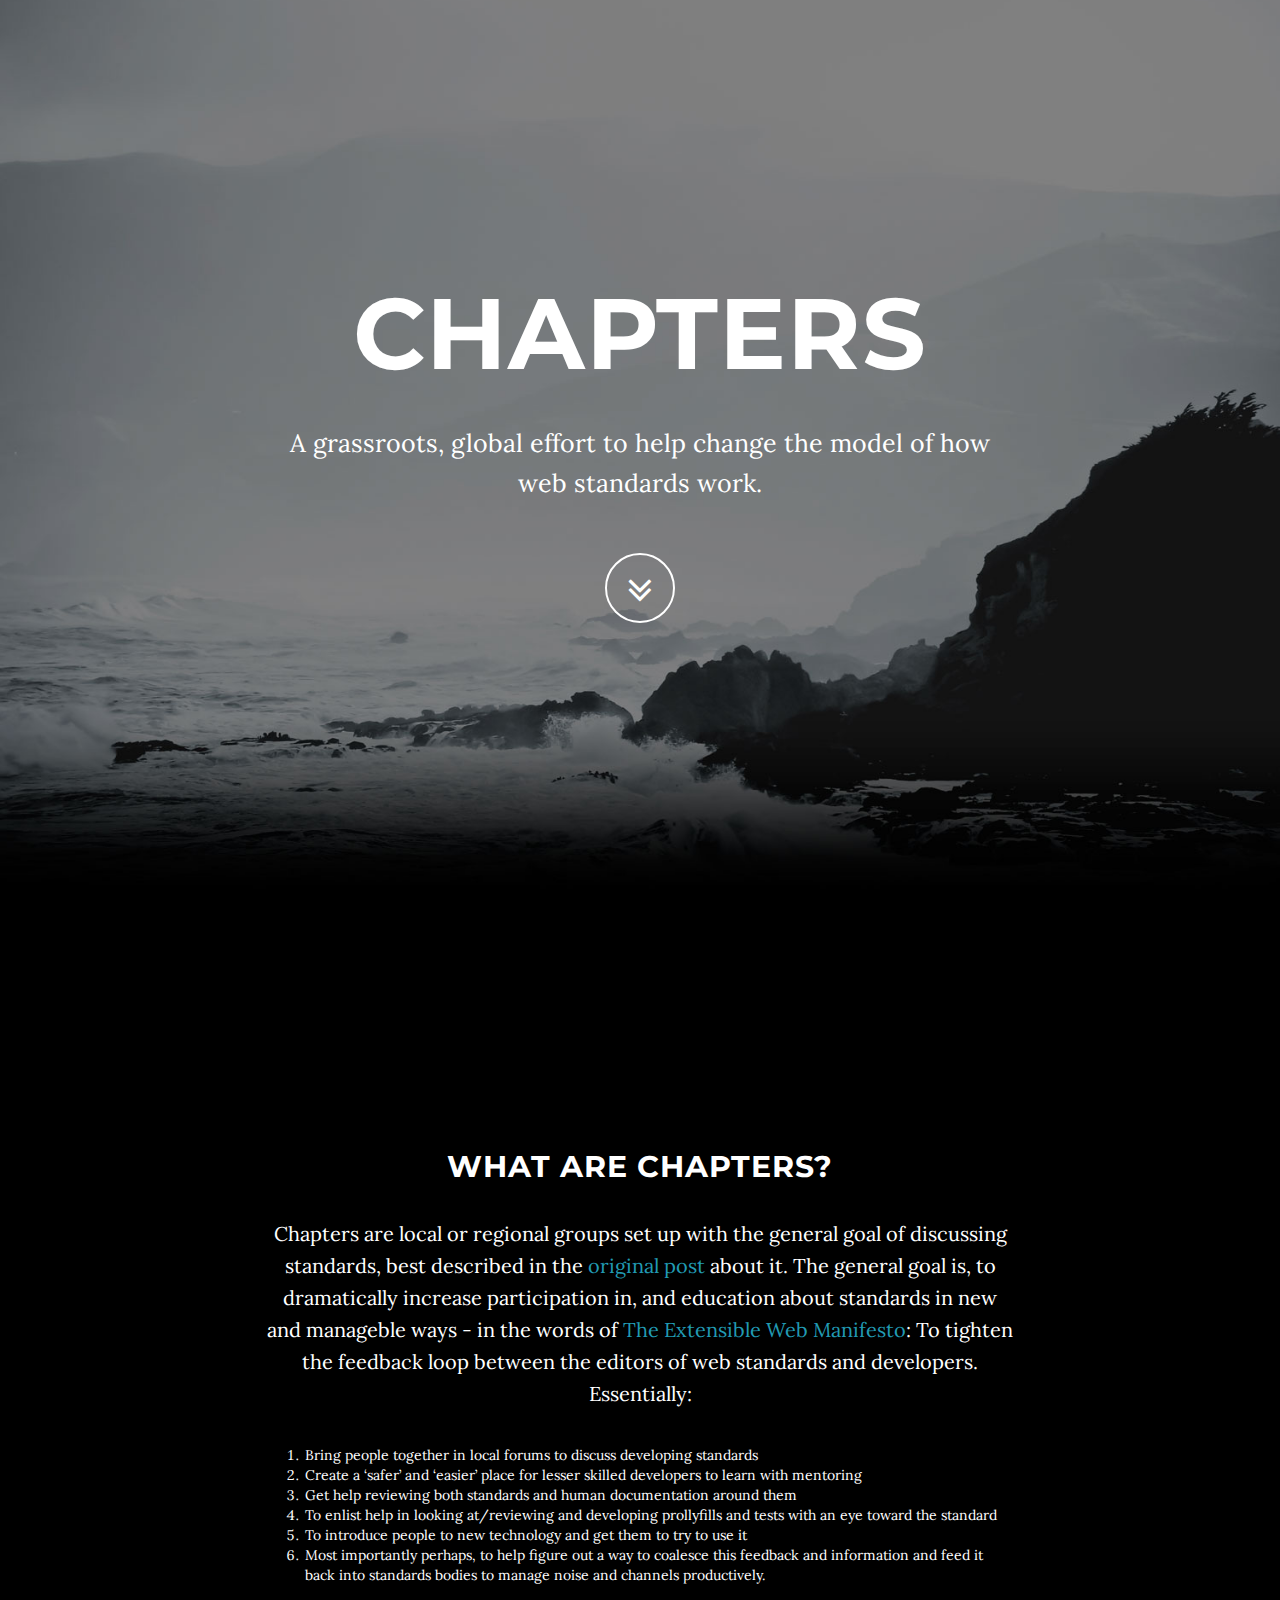
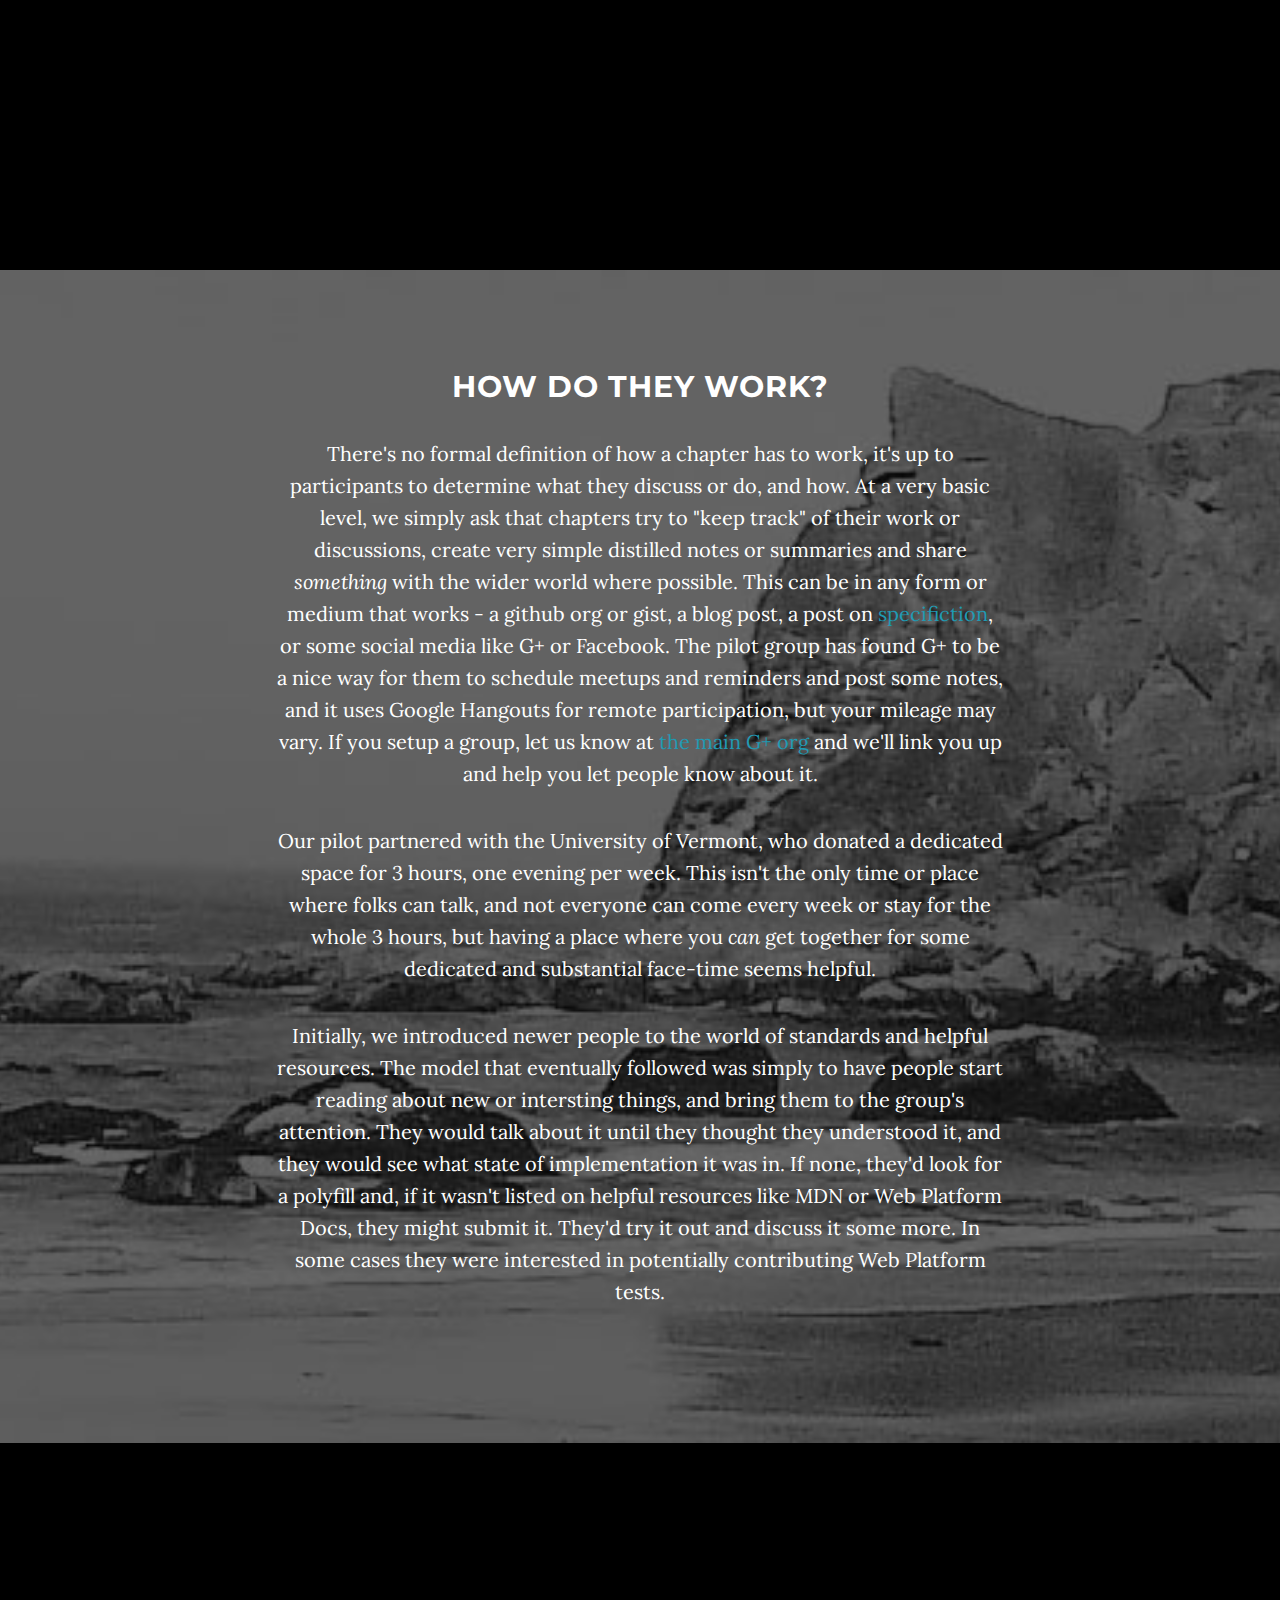
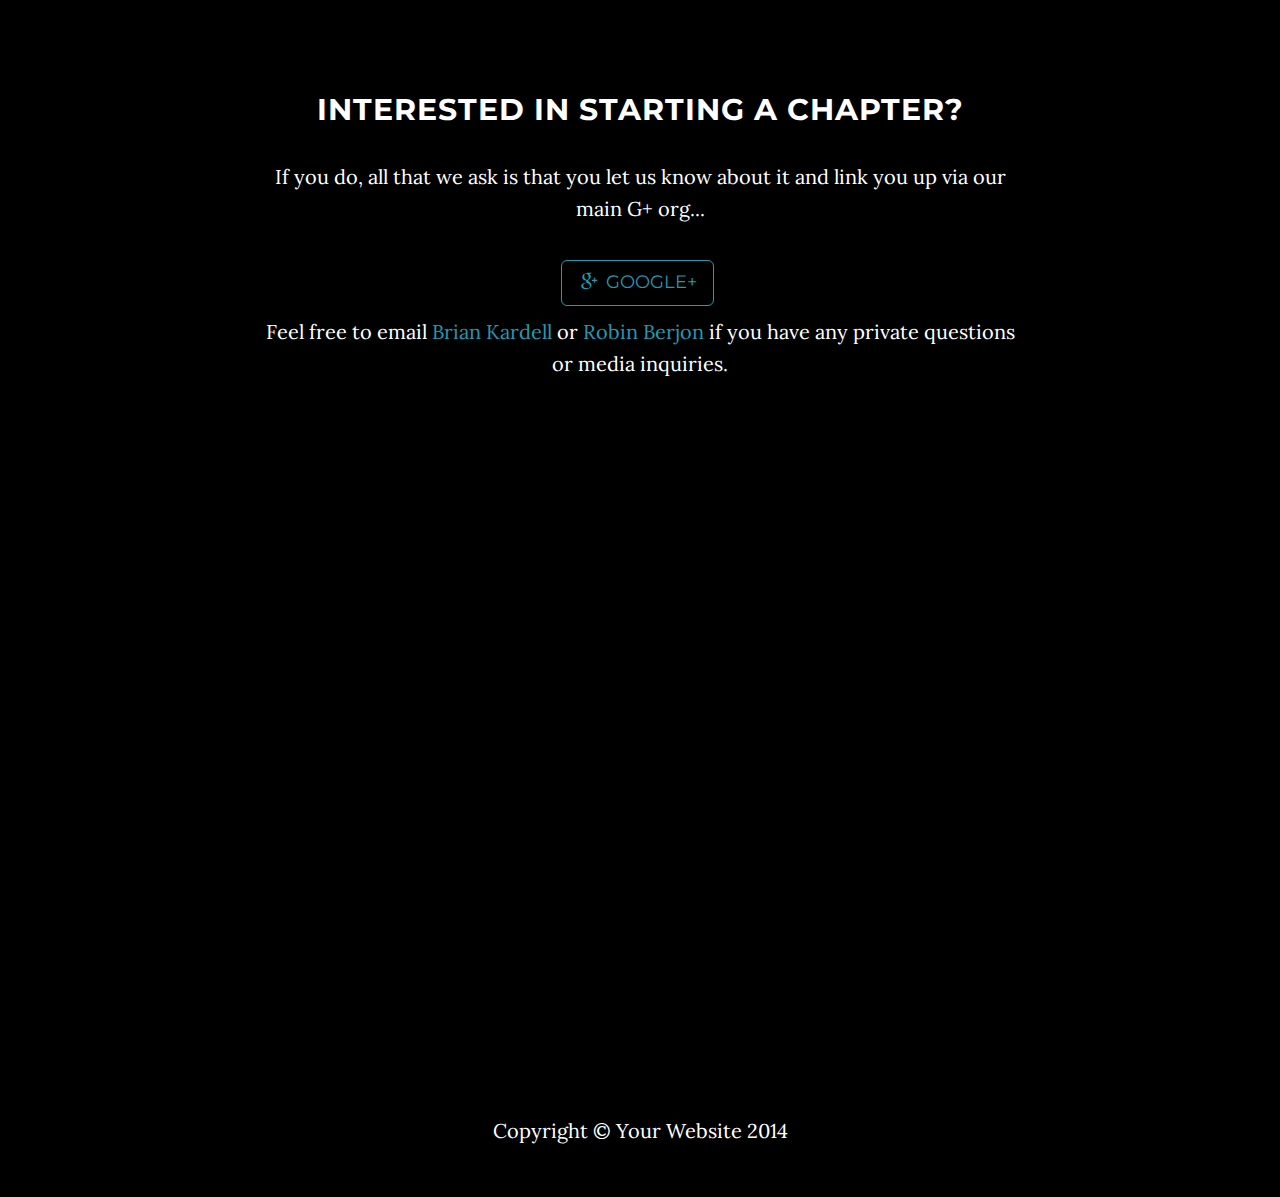
==== commit aaee7bf5: "Merge pull request #7 from jharig23/typo-fix" ====
--- a/temp.html
+++ b/temp.html
@@ -67,7 +67,7 @@
 					<li>Create a ‘safer’ and ‘easier’ place for lesser skilled developers&nbsp;to learn with mentoring&nbsp;</li>
 					<li>Get help reviewing both standards and human documentation around them</li>
 					<li>To enlist help in looking at/reviewing and developing prollyfills and tests with an eye toward the standard</li>
-					<li>To ask introduce people to new technology and get them to try to use it&nbsp;</li>
+					<li>To introduce people to new technology and get them to try to use it&nbsp;</li>
 					<li>Most importantly perhaps, to help figure out a way to coalesce this feedback and information and feed it back into standards bodies to manage noise and channels productively.</li>
 				</ol>
                 </p>
@@ -92,9 +92,10 @@
                     <p>Our pilot partnered with the University of Vermont, who donated a dedicated space for 3 hours, one evening per week.
                     This isn't the only time or place where folks can talk, and not everyone can come every week or stay for the whole 3 hours,
                     but having a place where you <em>can</em> get together for some dedicated and substantial face-time seems helpful.
-                    Initially, we introduced a newer people to the world of standards and helpful resources.
-                    The model it eventually followed was simply to have people people start reading about things that were new to them, and
-                    bring things they were interested in to the group's attention.  They would talk about it until they thought they understood it,
+		    </p>
+		    <p>Initially, we introduced newer people to the world of standards and helpful resources.
+                      The model that eventually followed was simply to have people start reading about new or intersting things, and bring them to the group's attention.
+		      They would talk about it until they thought they understood it, and 
                     they would see what state of implementation it was in.  If none, they'd look for a polyfill and, if it wasn't listed on
                     helpful resources like MDN or Web Platform Docs, they might submit it.  They'd try it out and discuss it some more.
                     In some cases they were interested in potentially contributing Web Platform tests.
